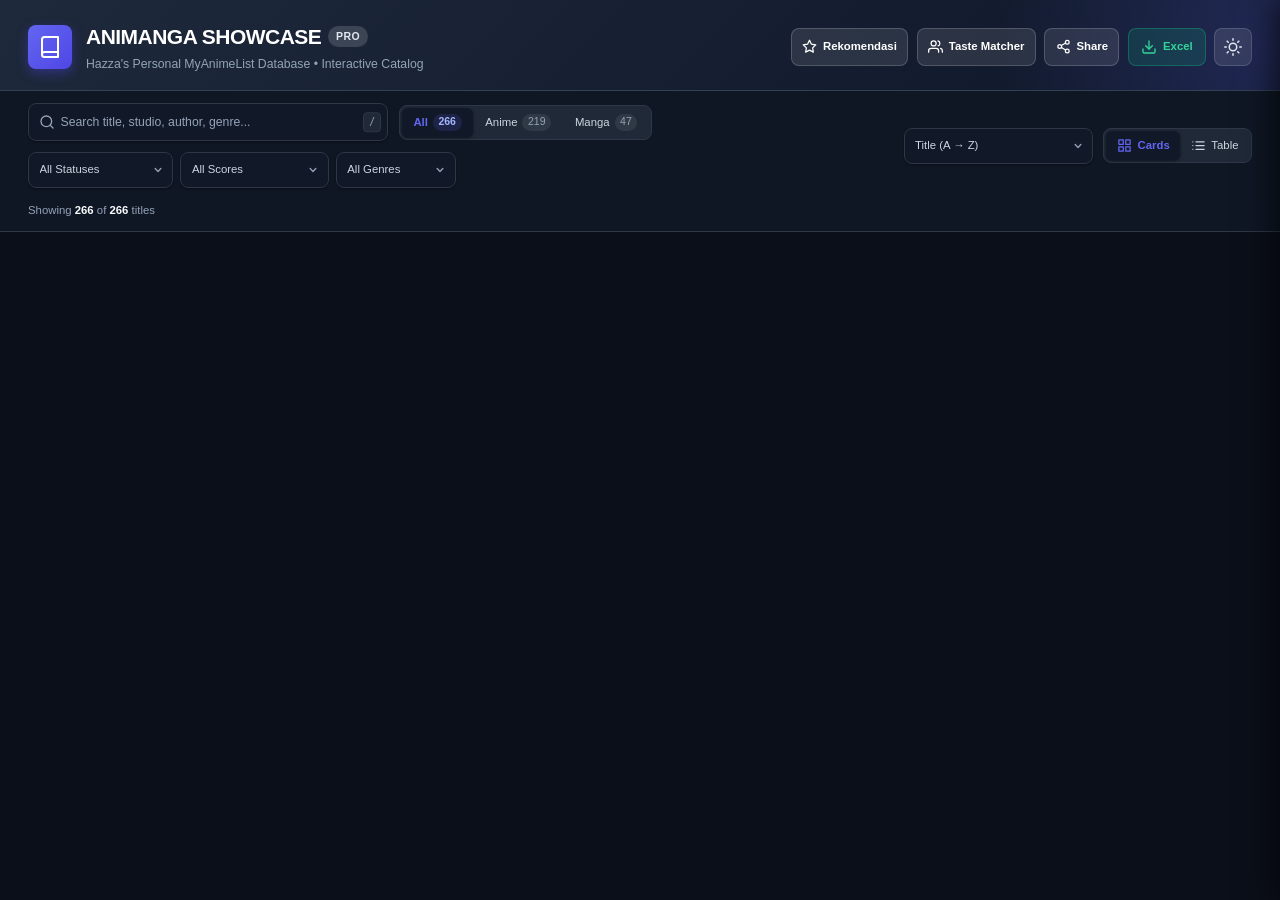
==== index.html @ 1e94309b "feat: initial release of Animanga Showcase with interactive web, Excel workbook, and social features" ====
<!DOCTYPE html>
<html lang="en" data-theme="dark">
<head>
  <meta charset="UTF-8" />
  <meta name="viewport" content="width=device-width, initial-scale=1.0" />
  <meta http-equiv="X-UA-Compatible" content="ie=edge" />
  <title>Animanga Showcase | Hazza's Anime &amp; Manga Catalog</title>
  <meta name="description" content="Modern, interactive Notion and Airtable style anime and manga showcase with instant search, multi-faceted filtering, and detailed metadata." />
  <link rel="stylesheet" href="styles.css" />
</head>
<body>

  <!-- ====================================================================
       App Header: Notion / Airtable Slate & Indigo Header with KPIs
       ==================================================================== -->
  <header class="app-header">
    <div class="header-inner">
      <div class="header-branding">
        <div class="branding-icon" aria-hidden="true">
          <svg viewBox="0 0 24 24" fill="none" stroke="currentColor" stroke-width="2" stroke-linecap="round" stroke-linejoin="round">
            <path d="M4 19.5A2.5 2.5 0 0 1 6.5 17H20"></path>
            <path d="M6.5 2H20v20H6.5A2.5 2.5 0 0 1 4 19.5v-15A2.5 2.5 0 0 1 6.5 2z"></path>
          </svg>
        </div>
        <div class="branding-text">
          <h1>
            ANIMANGA SHOWCASE
            <span class="badge-subtle">PRO</span>
          </h1>
          <p>Hazza's Personal MyAnimeList Database &bull; Interactive Catalog</p>
        </div>
      </div>

      <!-- Live KPI Metrics Bar -->
      <div class="header-kpi-bar" id="header-kpi-container" aria-label="Catalog Summary KPIs">
        <!-- Injected dynamically via app.js -->
      </div>

      <!-- Header Action Controls -->
      <div class="header-actions">
        <button id="quiz-btn" class="action-feature-btn" title="Cari Rekomendasi Berdasarkan Mood" aria-label="Rekomendasi Mood">
          <svg viewBox="0 0 24 24" fill="none" stroke="currentColor" stroke-width="2" stroke-linecap="round" stroke-linejoin="round">
            <polygon points="12 2 15.09 8.26 22 9.27 17 14.14 18.18 21.02 12 17.77 5.82 21.02 7 14.14 2 9.27 8.91 8.26 12 2"></polygon>
          </svg>
          <span>Rekomendasi</span>
        </button>
        <button id="matcher-btn" class="action-feature-btn" title="Cek Kecocokan Selera dengan Hazza" aria-label="Taste Matcher">
          <svg viewBox="0 0 24 24" fill="none" stroke="currentColor" stroke-width="2" stroke-linecap="round" stroke-linejoin="round">
            <path d="M17 21v-2a4 4 0 0 0-4-4H5a4 4 0 0 0-4 4v2"></path>
            <circle cx="9" cy="7" r="4"></circle>
            <path d="M23 21v-2a4 4 0 0 0-3-3.87"></path>
            <path d="M16 3.13a4 4 0 0 1 0 7.75"></path>
          </svg>
          <span>Taste Matcher</span>
        </button>
        <button id="share-card-btn" class="action-feature-btn" title="Bagikan Kartu Profil / Share Card" aria-label="Share Card">
          <svg viewBox="0 0 24 24" fill="none" stroke="currentColor" stroke-width="2" stroke-linecap="round" stroke-linejoin="round">
            <circle cx="18" cy="5" r="3"></circle>
            <circle cx="6" cy="12" r="3"></circle>
            <circle cx="18" cy="19" r="3"></circle>
            <line x1="8.59" y1="13.51" x2="15.42" y2="17.49"></line>
            <line x1="15.41" y1="6.51" x2="8.59" y2="10.49"></line>
          </svg>
          <span>Share</span>
        </button>
        <a href="Animanga_Showcase.xlsx" download="Animanga_Showcase.xlsx" class="btn-download-excel" title="Download Styled Excel Workbook (.xlsx)" aria-label="Download Excel">
          <svg viewBox="0 0 24 24" fill="none" stroke="currentColor" stroke-width="2" stroke-linecap="round" stroke-linejoin="round">
            <path d="M21 15v4a2 2 0 0 1-2 2H5a2 2 0 0 1-2-2v-4"></path>
            <polyline points="7 10 12 15 17 10"></polyline>
            <line x1="12" y1="15" x2="12" y2="3"></line>
          </svg>
          <span>Excel</span>
        </a>
        <button id="theme-toggle-btn" class="icon-btn" title="Toggle Dark / Light Mode" aria-label="Toggle Dark / Light Mode">
          <!-- Sun Icon (shown in dark mode) -->
          <svg class="icon-sun" viewBox="0 0 24 24" fill="none" stroke="currentColor" stroke-width="2" stroke-linecap="round" stroke-linejoin="round">
            <circle cx="12" cy="12" r="5"></circle>
            <line x1="12" y1="1" x2="12" y2="3"></line>
            <line x1="12" y1="21" x2="12" y2="23"></line>
            <line x1="4.22" y1="4.22" x2="5.64" y2="5.64"></line>
            <line x1="18.36" y1="18.36" x2="19.78" y2="19.78"></line>
            <line x1="1" y1="12" x2="3" y2="12"></line>
            <line x1="21" y1="12" x2="23" y2="12"></line>
            <line x1="4.22" y1="19.78" x2="5.64" y2="18.36"></line>
            <line x1="18.36" y1="5.64" x2="19.78" y2="4.22"></line>
          </svg>
          <!-- Moon Icon (shown in light mode) -->
          <svg class="icon-moon" style="display: none;" viewBox="0 0 24 24" fill="none" stroke="currentColor" stroke-width="2" stroke-linecap="round" stroke-linejoin="round">
            <path d="M21 12.79A9 9 0 1 1 11.21 3 7 7 0 0 0 21 12.79z"></path>
          </svg>
        </button>
      </div>
    </div>
  </header>

  <!-- ====================================================================
       Control Toolbar: Search, Filters, Sorters & View Switcher
       ==================================================================== -->
  <section class="toolbar-container" aria-label="Catalog Toolbar &amp; Filters">
    <div class="toolbar-inner">
      <div class="toolbar-primary">
        <div class="toolbar-left">
          <!-- Instant Search Box -->
          <div class="search-wrapper">
            <span class="search-icon" aria-hidden="true">
              <svg viewBox="0 0 24 24" fill="none" stroke="currentColor" stroke-width="2" stroke-linecap="round" stroke-linejoin="round">
                <circle cx="11" cy="11" r="8"></circle>
                <line x1="21" y1="21" x2="16.65" y2="16.65"></line>
              </svg>
            </span>
            <input type="text"
                   id="search-input"
                   class="search-input"
                   placeholder="Search title, studio, author, genre..."
                   autocomplete="off"
                   spellcheck="false"
                   aria-label="Search catalog" />
            <div class="search-actions">
              <button id="search-clear-btn" class="search-clear-btn" title="Clear search query" aria-label="Clear search">
                &times;
              </button>
              <kbd class="search-badge">/</kbd>
            </div>
          </div>

          <!-- Media Type Filter Tabs -->
          <div class="type-segmented-control" role="tablist" aria-label="Filter by Media Type">
            <button class="type-tab-btn active" data-type="all" role="tab" aria-selected="true">
              All <span class="tab-count" id="tab-count-all">266</span>
            </button>
            <button class="type-tab-btn" data-type="anime" role="tab" aria-selected="false">
              Anime <span class="tab-count" id="tab-count-anime">219</span>
            </button>
            <button class="type-tab-btn" data-type="manga" role="tab" aria-selected="false">
              Manga <span class="tab-count" id="tab-count-manga">47</span>
            </button>
          </div>

          <!-- Multi-Faceted Filters -->
          <div class="filters-group">
            <!-- Status Filter -->
            <div class="select-wrapper">
              <select id="status-select" class="filter-select" aria-label="Filter by Status">
                <option value="all">All Statuses</option>
                <option value="Completed">Completed</option>
                <option value="Watching/Reading">Watching / Reading</option>
                <option value="Plan to Watch/Read">Plan to Watch / Read</option>
                <option value="On-Hold">On-Hold</option>
                <option value="Dropped">Dropped</option>
              </select>
              <span class="select-arrow" aria-hidden="true">
                <svg viewBox="0 0 20 20" fill="currentColor"><path fill-rule="evenodd" d="M5.293 7.293a1 1 0 011.414 0L10 10.586l3.293-3.293a1 1 0 111.414 1.414l-4 4a1 1 0 01-1.414 0l-4-4a1 1 0 010-1.414z" clip-rule="evenodd"/></svg>
              </span>
            </div>

            <!-- Score Tier Filter -->
            <div class="select-wrapper">
              <select id="score-select" class="filter-select" aria-label="Filter by Score Tier">
                <option value="all">All Scores</option>
                <option value="masterpiece">&starf; 9-10 Masterpiece</option>
                <option value="recommended">&starf; 7-8 Recommended</option>
                <option value="average">&starf; 5-6 Average</option>
                <option value="low">&starf; 1-4 Low</option>
                <option value="unrated">Unrated (0)</option>
              </select>
              <span class="select-arrow" aria-hidden="true">
                <svg viewBox="0 0 20 20" fill="currentColor"><path fill-rule="evenodd" d="M5.293 7.293a1 1 0 011.414 0L10 10.586l3.293-3.293a1 1 0 111.414 1.414l-4 4a1 1 0 01-1.414 0l-4-4a1 1 0 010-1.414z" clip-rule="evenodd"/></svg>
              </span>
            </div>

            <!-- Genre Filter -->
            <div class="select-wrapper">
              <select id="genre-select" class="filter-select" aria-label="Filter by Genre">
                <option value="all">All Genres</option>
                <!-- Populated dynamically via app.js -->
              </select>
              <span class="select-arrow" aria-hidden="true">
                <svg viewBox="0 0 20 20" fill="currentColor"><path fill-rule="evenodd" d="M5.293 7.293a1 1 0 011.414 0L10 10.586l3.293-3.293a1 1 0 111.414 1.414l-4 4a1 1 0 01-1.414 0l-4-4a1 1 0 010-1.414z" clip-rule="evenodd"/></svg>
              </span>
            </div>
          </div>
        </div>

        <div class="toolbar-right">
          <!-- Sort Dropdown -->
          <div class="select-wrapper">
            <select id="sort-select" class="filter-select" aria-label="Sort catalog entries">
              <option value="title_asc">Title (A &rarr; Z)</option>
              <option value="title_desc">Title (Z &rarr; A)</option>
              <option value="score_desc">Personal Score (High &rarr; Low)</option>
              <option value="score_asc">Personal Score (Low &rarr; High)</option>
              <option value="global_desc">Global Score (High &rarr; Low)</option>
              <option value="progress_desc">Progress % (High &rarr; Low)</option>
              <option value="type_asc">Format / Type</option>
            </select>
            <span class="select-arrow" aria-hidden="true">
              <svg viewBox="0 0 20 20" fill="currentColor"><path fill-rule="evenodd" d="M5.293 7.293a1 1 0 011.414 0L10 10.586l3.293-3.293a1 1 0 111.414 1.414l-4 4a1 1 0 01-1.414 0l-4-4a1 1 0 010-1.414z" clip-rule="evenodd"/></svg>
            </span>
          </div>

          <!-- Dual View Mode Toggle -->
          <div class="view-toggle-group" role="group" aria-label="Switch Layout View">
            <button id="view-gallery-btn" class="view-btn active" title="Gallery / Visual Grid View (G)" aria-label="Gallery View">
              <svg viewBox="0 0 24 24" fill="none" stroke="currentColor" stroke-width="2" stroke-linecap="round" stroke-linejoin="round">
                <rect x="3" y="3" width="7" height="7"></rect>
                <rect x="14" y="3" width="7" height="7"></rect>
                <rect x="14" y="14" width="7" height="7"></rect>
                <rect x="3" y="14" width="7" height="7"></rect>
              </svg>
              <span>Cards</span>
            </button>
            <button id="view-table-btn" class="view-btn" title="Airtable-Style Table View (T)" aria-label="Table View">
              <svg viewBox="0 0 24 24" fill="none" stroke="currentColor" stroke-width="2" stroke-linecap="round" stroke-linejoin="round">
                <line x1="8" y1="6" x2="21" y2="6"></line>
                <line x1="8" y1="12" x2="21" y2="12"></line>
                <line x1="8" y1="18" x2="21" y2="18"></line>
                <line x1="3" y1="6" x2="3.01" y2="6"></line>
                <line x1="3" y1="12" x2="3.01" y2="12"></line>
                <line x1="3" y1="18" x2="3.01" y2="18"></line>
              </svg>
              <span>Table</span>
            </button>
          </div>
        </div>
      </div>

      <!-- Secondary Toolbar: Active Filter Chips & Counter -->
      <div class="toolbar-secondary">
        <div id="active-filters-container" class="active-filters-list" style="display: none;">
          <div id="active-chips-list" class="active-filters-list"></div>
        </div>
        <div id="results-counter" class="results-counter">
          Showing <strong>266</strong> of <strong>266</strong> titles
        </div>
      </div>
    </div>
  </section>

  <!-- ====================================================================
       Main Content Area: Gallery View & Table View Containers
       ==================================================================== -->
  <main class="main-content">
    <!-- Gallery / Grid View -->
    <div id="gallery-view-container" class="gallery-grid" role="region" aria-label="Gallery Showcase">
      <!-- Cards rendered dynamically via app.js -->
    </div>

    <!-- Table View -->
    <div id="table-view-container" style="display: none;" role="region" aria-label="Spreadsheet Database">
      <!-- Table rendered dynamically via app.js -->
    </div>

    <!-- Empty State -->
    <div id="empty-state" class="empty-state" role="status">
      <div class="empty-state-icon" aria-hidden="true">
        <svg viewBox="0 0 24 24" fill="none" stroke="currentColor" stroke-width="1.5" stroke-linecap="round" stroke-linejoin="round">
          <circle cx="11" cy="11" r="8"></circle>
          <line x1="21" y1="21" x2="16.65" y2="16.65"></line>
          <line x1="8" y1="11" x2="14" y2="11"></line>
        </svg>
      </div>
      <h3 class="empty-state-title">No matching titles found</h3>
      <p class="empty-state-desc">Try clearing search keywords or adjusting status/score filters.</p>
      <button class="reset-filters-btn" onclick="document.getElementById('search-clear-btn').click();" style="display: inline-flex; margin: 0 auto; font-size: 0.875rem; padding: 0.4rem 1rem; background: var(--accent-surface); color: var(--accent-text);">
        Clear Search &amp; Filters
      </button>
    </div>
  </main>

  <!-- ====================================================================
       Slide-Over Detail Drawer & Modal Dialog
       ==================================================================== -->
  <div id="drawer-backdrop" class="drawer-backdrop" aria-hidden="true"></div>
  <aside id="drawer-panel" class="drawer-panel" role="dialog" aria-modal="true" aria-labelledby="drawer-title-main">
    <!-- Drawer Header Banner with Controls -->
    <div class="drawer-banner">
      <img id="drawer-banner-img" class="drawer-banner-img" src="" alt="" />
      <div class="drawer-banner-gradient"></div>

      <!-- Navigation Arrows (Previous / Next) -->
      <div class="drawer-nav-group">
        <button id="drawer-prev-btn" class="drawer-nav-btn" title="Previous entry (&larr;)" aria-label="Previous item">
          <svg viewBox="0 0 24 24" fill="none" stroke="currentColor" stroke-width="2" stroke-linecap="round" stroke-linejoin="round">
            <polyline points="15 18 9 12 15 6"></polyline>
          </svg>
        </button>
        <button id="drawer-next-btn" class="drawer-nav-btn" title="Next entry (&rarr;)" aria-label="Next item">
          <svg viewBox="0 0 24 24" fill="none" stroke="currentColor" stroke-width="2" stroke-linecap="round" stroke-linejoin="round">
            <polyline points="9 18 15 12 9 6"></polyline>
          </svg>
        </button>
      </div>

      <!-- Close Button -->
      <button id="drawer-close-btn" class="drawer-close-btn" title="Close drawer (Esc)" aria-label="Close detail drawer">
        <svg viewBox="0 0 24 24" fill="none" stroke="currentColor" stroke-width="2" stroke-linecap="round" stroke-linejoin="round">
          <line x1="18" y1="6" x2="6" y2="18"></line>
          <line x1="6" y1="6" x2="18" y2="18"></line>
        </svg>
      </button>
    </div>

    <!-- Drawer Body Content -->
    <div class="drawer-content">
      <!-- Poster Artwork & Title Section -->
      <div class="drawer-hero">
        <div class="drawer-poster-wrap">
          <img id="drawer-poster-img" class="drawer-poster-img" src="" alt="" />
        </div>
        <div class="drawer-hero-info">
          <span id="drawer-format-pill" class="type-pill anime" style="align-self: flex-start;">TV Series</span>
          <h2 id="drawer-title-main" class="drawer-title-main">—</h2>
          <div id="drawer-title-sub" class="drawer-title-sub">—</div>
        </div>
      </div>

      <!-- Personal vs Global Score Comparison Widget -->
      <div class="score-comparison-card">
        <div class="score-comparison-header">Score Comparison</div>
        <div class="score-cards-row">
          <div class="score-stat-box">
            <span class="score-stat-label">Personal Rating</span>
            <div id="drawer-score-my" class="score-stat-value">
              &starf; 8 <span class="max">/ 10</span>
            </div>
          </div>
          <div class="score-stat-box">
            <span class="score-stat-label">Community Score (MAL)</span>
            <div id="drawer-score-global" class="score-stat-value">
              &starf; 8.41 <span class="max">/ 10</span>
            </div>
          </div>
        </div>
        <div id="drawer-score-diff" class="score-divergence-pill equal">
          Rating comparison
        </div>
      </div>

      <!-- Watch/Read Status & Progress -->
      <div class="metadata-grid">
        <div class="metadata-item">
          <span class="metadata-label">Current Status</span>
          <div id="drawer-status-val">Completed</div>
        </div>
        <div class="metadata-item">
          <span class="metadata-label">User Dates</span>
          <div id="drawer-dates-val" class="metadata-value" style="font-size: 0.8125rem;">—</div>
        </div>
        <div class="metadata-item" style="grid-column: span 2;">
          <span class="metadata-label">Progress Tracking</span>
          <div id="drawer-progress-text" class="metadata-value" style="font-size: 0.8125rem; margin-top: 0.2rem;">
            22 of 22 episodes (100%)
          </div>
          <div class="progress-track" style="margin-top: 0.4rem; height: 8px;">
            <div id="drawer-progress-fill" class="progress-fill completed" style="width: 100%;"></div>
          </div>
        </div>
      </div>

      <!-- Core Production Metadata Grid -->
      <div class="metadata-grid">
        <div class="metadata-item">
          <span id="drawer-creator-label" class="metadata-label">Studio</span>
          <span id="drawer-creator-val" class="metadata-value">—</span>
        </div>
        <div class="metadata-item">
          <span id="drawer-total-label" class="metadata-label">Total Length</span>
          <span id="drawer-total-val" class="metadata-value">—</span>
        </div>
      </div>

      <!-- Official Genres (Clickable to Filter) -->
      <div>
        <div class="drawer-section-title">Official Genres</div>
        <div id="drawer-genres-container" class="drawer-genres-wrap">
          <!-- Populated dynamically via app.js -->
        </div>
      </div>

      <!-- Synopsis Text -->
      <div>
        <div class="drawer-section-title">Synopsis</div>
        <p id="drawer-synopsis-text" class="synopsis-text">
          Loading synopsis...
        </p>
      </div>
    </div>

    <!-- Drawer Footer Actions -->
    <div class="drawer-footer">
      <a id="drawer-mal-btn" href="#" target="_blank" rel="noopener noreferrer" class="external-link-btn">
        <span>View on MyAnimeList</span>
        <svg viewBox="0 0 24 24" fill="none" stroke="currentColor" stroke-width="2" stroke-linecap="round" stroke-linejoin="round">
          <path d="M18 13v6a2 2 0 0 1-2 2H5a2 2 0 0 1-2-2V8a2 2 0 0 1 2-2h6"></path>
          <polyline points="15 3 21 3 21 9"></polyline>
          <line x1="10" y1="14" x2="21" y2="3"></line>
        </svg>
      </a>
    </div>
  </aside>

  <!-- ====================================================================
       Interactive Modal 1: Mood & Recommendation Engine
       ==================================================================== -->
  <div id="quiz-modal" class="custom-modal-overlay" style="display: none;" aria-hidden="true" role="dialog">
    <div class="custom-modal-box">
      <div class="custom-modal-header">
        <div class="custom-modal-title-wrap">
          <span class="custom-modal-icon">✨</span>
          <div>
            <h3>Rekomendasi Mood dari Hazza</h3>
            <p>Pilih suasana hati yang sedang kamu cari hari ini:</p>
          </div>
        </div>
        <button class="custom-modal-close" id="quiz-modal-close" aria-label="Tutup">&times;</button>
      </div>
      <div class="custom-modal-body">
        <div class="mood-chips-grid">
          <button class="mood-chip-btn active" data-mood="cry">
            <span class="mood-emoji">😭</span>
            <span class="mood-text">Emotional &amp; Nangis</span>
          </button>
          <button class="mood-chip-btn" data-mood="mind">
            <span class="mood-emoji">🤯</span>
            <span class="mood-text">Mind-Bending &amp; Thriller</span>
          </button>
          <button class="mood-chip-btn" data-mood="romcom">
            <span class="mood-emoji">🥰</span>
            <span class="mood-text">Romcom &amp; Wholesome</span>
          </button>
          <button class="mood-chip-btn" data-mood="dark">
            <span class="mood-emoji">⚔️</span>
            <span class="mood-text">Dark Fantasy &amp; Epik</span>
          </button>
          <button class="mood-chip-btn" data-mood="psych">
            <span class="mood-emoji">🎭</span>
            <span class="mood-text">Psikologis Mendalam</span>
          </button>
          <button class="mood-chip-btn" data-mood="chill">
            <span class="mood-emoji">☕</span>
            <span class="mood-text">Santai &amp; Slice of Life</span>
          </button>
        </div>

        <div class="mood-results-title">Rekomendasi Masterpiece untuk Mood Ini:</div>
        <div id="mood-recommendations-list" class="mood-rec-grid">
          <!-- Populated dynamically via app.js -->
        </div>
      </div>
      <div class="custom-modal-footer">
        <button id="apply-mood-to-catalog" class="btn-primary-action">
          <span>Terapkan Filter Ini ke Katalog Utama</span>
        </button>
      </div>
    </div>
  </div>

  <!-- ====================================================================
       Interactive Modal 2: Friend Taste Matcher
       ==================================================================== -->
  <div id="matcher-modal" class="custom-modal-overlay" style="display: none;" aria-hidden="true" role="dialog">
    <div class="custom-modal-box">
      <div class="custom-modal-header">
        <div class="custom-modal-title-wrap">
          <span class="custom-modal-icon">🤝</span>
          <div>
            <h3>Seberapa Cocok Selera Kamu dengan Hazza?</h3>
            <p>Centang judul anime &amp; manga favorit yang pernah kamu nikmati:</p>
          </div>
        </div>
        <button class="custom-modal-close" id="matcher-modal-close" aria-label="Tutup">&times;</button>
      </div>
      <div class="custom-modal-body">
        <div class="match-score-card">
          <div class="match-score-circle" id="match-percentage-badge">0%</div>
          <div class="match-score-info">
            <h4 id="match-verdict-title">Pilih judul di bawah</h4>
            <p id="match-verdict-desc">Centang beberapa judul di bawah untuk menghitung tingkat kecocokan selera wibu kamu dengan Hazza.</p>
          </div>
        </div>

        <div class="matcher-checklist-grid" id="matcher-checklist">
          <!-- Populated dynamically via app.js -->
        </div>
      </div>
      <div class="custom-modal-footer">
        <button id="copy-match-result-btn" class="btn-secondary-action">
          <span>📋 Salin Hasil Match untuk Dikirim ke Hazza</span>
        </button>
      </div>
    </div>
  </div>

  <!-- ====================================================================
       Interactive Modal 3: Share Taste Card (Social Profile)
       ==================================================================== -->
  <div id="share-card-modal" class="custom-modal-overlay" style="display: none;" aria-hidden="true" role="dialog">
    <div class="custom-modal-box">
      <div class="custom-modal-header">
        <div class="custom-modal-title-wrap">
          <span class="custom-modal-icon">📇</span>
          <div>
            <h3>Hazza's Otaku Taste Card</h3>
            <p>Bagikan kartu profil ini ke teman atau media sosial:</p>
          </div>
        </div>
        <button class="custom-modal-close" id="share-card-modal-close" aria-label="Tutup">&times;</button>
      </div>
      <div class="custom-modal-body">
        <div class="social-taste-card" id="social-taste-card-element">
          <div class="card-hero-banner">
            <div class="card-hero-title">HAZZA BHASKARA</div>
            <div class="card-hero-badge">Curated Anime &amp; Manga Vault</div>
          </div>
          <div class="card-stats-row">
            <div class="card-stat-col">
              <span class="stat-num">219</span>
              <span class="stat-lbl">Anime</span>
            </div>
            <div class="card-stat-col">
              <span class="stat-num">47</span>
              <span class="stat-lbl">Manga</span>
            </div>
            <div class="card-stat-col">
              <span class="stat-num">227</span>
              <span class="stat-lbl">Completed</span>
            </div>
            <div class="card-stat-col">
              <span class="stat-num">8.1</span>
              <span class="stat-lbl">Avg Score</span>
            </div>
          </div>
          <div class="card-hall-of-fame">
            <div class="hall-title">🏆 ALL-TIME MASTERPIECES (SCORE 10):</div>
            <div class="hall-badges-wrap">
              <span class="hall-badge">Clannad: After Story</span>
              <span class="hall-badge">Steins;Gate</span>
              <span class="hall-badge">Berserk</span>
              <span class="hall-badge">Oyasumi Punpun</span>
              <span class="hall-badge">Kaguya-sama</span>
              <span class="hall-badge">Shingeki no Kyojin</span>
            </div>
          </div>
          <div class="card-signature-genres">
            <span class="genre-tag">Drama</span>
            <span class="genre-tag">Psychological</span>
            <span class="genre-tag">Sci-Fi</span>
            <span class="genre-tag">Romance</span>
            <span class="genre-tag">Mystery</span>
          </div>
        </div>
      </div>
      <div class="custom-modal-footer">
        <button id="copy-card-text-btn" class="btn-primary-action">
          <span>📋 Salin Ringkasan Teks (WA / Discord)</span>
        </button>
        <button id="copy-web-link-btn" class="btn-secondary-action">
          <span>🔗 Salin Link Web</span>
        </button>
      </div>
    </div>
  </div>

  <!-- ====================================================================
       Data & Application Scripts (file:// compatible, zero CDN dependencies)
       ==================================================================== -->
  <script src="data.js"></script>
  <script src="app.js"></script>
</body>
</html>
---- styles.css ----
/* ==========================================================================
   ANIMANGA SHOWCASE — Modern Notion / Airtable Web Showcase Stylesheet
   100% Offline Compatible • Zero External CDN Dependencies • File:// Protocol
   ========================================================================== */

/* --- Root Design Tokens & Color Palettes --- */
:root {
  /* Light Theme (Notion / Airtable Slate & Clean White) */
  --bg-app: #F8FAFC;
  --bg-surface: #FFFFFF;
  --bg-surface-hover: #F1F5F9;
  --bg-card: #FFFFFF;
  --bg-toolbar: rgba(255, 255, 255, 0.92);
  --bg-drawer: #FFFFFF;
  --bg-backdrop: rgba(15, 23, 42, 0.55);

  --border-subtle: #F1F5F9;
  --border-default: #E2E8F0;
  --border-strong: #CBD5E1;
  --border-focus: #6366F1;

  --text-primary: #0F172A;
  --text-secondary: #475569;
  --text-muted: #64748B;
  --text-inverse: #FFFFFF;

  --accent-primary: #4F46E5;       /* Indigo 600 */
  --accent-primary-hover: #4338CA; /* Indigo 700 */
  --accent-surface: #EEF2FF;       /* Indigo 50 */
  --accent-text: #4338CA;

  /* Score Tier Badges */
  --score-10-bg: #FEF3C7;
  --score-10-text: #B45309;
  --score-10-border: #FCD34D;
  --score-master-bg: #D1FAE5;
  --score-master-text: #065F46;
  --score-master-border: #6EE7B7;
  --score-rec-bg: #DBEAFE;
  --score-rec-text: #1E40AF;
  --score-rec-border: #93C5FD;
  --score-avg-bg: #FEF9C3;
  --score-avg-text: #854D0E;
  --score-avg-border: #FDE047;
  --score-low-bg: #FEE2E2;
  --score-low-text: #991B1B;
  --score-low-border: #FCA5A5;
  --score-unrated-bg: #F1F5F9;
  --score-unrated-text: #64748B;
  --score-unrated-border: #CBD5E1;

  /* Status Pill Colors */
  --status-completed-bg: #DEF7EC;
  --status-completed-text: #03543F;
  --status-completed-dot: #10B981;
  --status-watching-bg: #E1EFFE;
  --status-watching-text: #1E429F;
  --status-watching-dot: #3B82F6;
  --status-plan-bg: #FEF08A;
  --status-plan-text: #713F12;
  --status-plan-dot: #EAB308;
  --status-onhold-bg: #F3E8FF;
  --status-onhold-text: #6B21A8;
  --status-onhold-dot: #A855F7;
  --status-dropped-bg: #FEE2E2;
  --status-dropped-text: #991B1B;
  --status-dropped-dot: #EF4444;

  /* Shadows */
  --shadow-xs: 0 1px 2px rgba(15, 23, 42, 0.05);
  --shadow-sm: 0 1px 3px rgba(15, 23, 42, 0.08), 0 1px 2px rgba(15, 23, 42, 0.04);
  --shadow-md: 0 4px 6px -1px rgba(15, 23, 42, 0.08), 0 2px 4px -1px rgba(15, 23, 42, 0.04);
  --shadow-lg: 0 10px 15px -3px rgba(15, 23, 42, 0.08), 0 4px 6px -2px rgba(15, 23, 42, 0.04);
  --shadow-xl: 0 20px 25px -5px rgba(15, 23, 42, 0.12), 0 10px 10px -5px rgba(15, 23, 42, 0.04);
  --shadow-drawer: -4px 0 24px rgba(15, 23, 42, 0.15);

  --radius-xs: 4px;
  --radius-sm: 6px;
  --radius-md: 8px;
  --radius-lg: 12px;
  --radius-xl: 16px;
  --radius-full: 9999px;

  --transition-fast: 0.15s ease;
  --transition-normal: 0.25s cubic-bezier(0.4, 0, 0.2, 1);
  --transition-drawer: 0.3s cubic-bezier(0.16, 1, 0.3, 1);

  --font-sans: -apple-system, BlinkMacSystemFont, "Segoe UI", Roboto, "Helvetica Neue", Arial, sans-serif;
  --font-mono: ui-monospace, SFMono-Regular, Menlo, Monaco, Consolas, monospace;
}

/* --- Dark Theme Overrides --- */
[data-theme="dark"] {
  --bg-app: #0B0F19;
  --bg-surface: #111827;
  --bg-surface-hover: #1F2937;
  --bg-card: #111827;
  --bg-toolbar: rgba(17, 24, 39, 0.92);
  --bg-drawer: #111827;
  --bg-backdrop: rgba(0, 0, 0, 0.7);

  --border-subtle: #1F2937;
  --border-default: #2D3748;
  --border-strong: #4B5563;
  --border-focus: #818CF8;

  --text-primary: #F8FAFC;
  --text-secondary: #CBD5E1;
  --text-muted: #94A3B8;
  --text-inverse: #0F172A;

  --accent-primary: #6366F1;
  --accent-primary-hover: #818CF8;
  --accent-surface: rgba(99, 102, 241, 0.16);
  --accent-text: #A5B4FC;

  /* Score Tier Badges (Dark Mode) */
  --score-10-bg: rgba(245, 158, 11, 0.18);
  --score-10-text: #FBBF24;
  --score-10-border: rgba(245, 158, 11, 0.35);
  --score-master-bg: rgba(16, 185, 129, 0.18);
  --score-master-text: #6EE7B7;
  --score-master-border: rgba(16, 185, 129, 0.35);
  --score-rec-bg: rgba(59, 130, 246, 0.18);
  --score-rec-text: #93C5FD;
  --score-rec-border: rgba(59, 130, 246, 0.35);
  --score-avg-bg: rgba(234, 179, 8, 0.18);
  --score-avg-text: #FDE047;
  --score-avg-border: rgba(234, 179, 8, 0.35);
  --score-low-bg: rgba(239, 68, 68, 0.18);
  --score-low-text: #FCA5A5;
  --score-low-border: rgba(239, 68, 68, 0.35);
  --score-unrated-bg: rgba(148, 163, 184, 0.12);
  --score-unrated-text: #94A3B8;
  --score-unrated-border: rgba(148, 163, 184, 0.25);

  /* Status Pill Colors (Dark Mode) */
  --status-completed-bg: rgba(16, 185, 129, 0.18);
  --status-completed-text: #6EE7B7;
  --status-completed-dot: #34D399;
  --status-watching-bg: rgba(59, 130, 246, 0.18);
  --status-watching-text: #93C5FD;
  --status-watching-dot: #60A5FA;
  --status-plan-bg: rgba(234, 179, 8, 0.18);
  --status-plan-text: #FDE047;
  --status-plan-dot: #FACC15;
  --status-onhold-bg: rgba(168, 85, 247, 0.18);
  --status-onhold-text: #D8B4FE;
  --status-onhold-dot: #C084FC;
  --status-dropped-bg: rgba(239, 68, 68, 0.18);
  --status-dropped-text: #FCA5A5;
  --status-dropped-dot: #F87171;

  --shadow-xs: 0 1px 2px rgba(0, 0, 0, 0.4);
  --shadow-sm: 0 1px 3px rgba(0, 0, 0, 0.5);
  --shadow-md: 0 4px 6px -1px rgba(0, 0, 0, 0.5);
  --shadow-lg: 0 10px 15px -3px rgba(0, 0, 0, 0.6);
  --shadow-xl: 0 20px 25px -5px rgba(0, 0, 0, 0.7);
  --shadow-drawer: -6px 0 30px rgba(0, 0, 0, 0.65);
}

/* System dark theme fallback if no attribute is set */
@media (prefers-color-scheme: dark) {
  :root:not([data-theme="light"]) {
    --bg-app: #0B0F19;
    --bg-surface: #111827;
    --bg-surface-hover: #1F2937;
    --bg-card: #111827;
    --bg-toolbar: rgba(17, 24, 39, 0.92);
    --bg-drawer: #111827;
    --bg-backdrop: rgba(0, 0, 0, 0.7);

    --border-subtle: #1F2937;
    --border-default: #2D3748;
    --border-strong: #4B5563;
    --border-focus: #818CF8;

    --text-primary: #F8FAFC;
    --text-secondary: #CBD5E1;
    --text-muted: #94A3B8;
    --text-inverse: #0F172A;

    --accent-primary: #6366F1;
    --accent-primary-hover: #818CF8;
    --accent-surface: rgba(99, 102, 241, 0.16);
    --accent-text: #A5B4FC;

    --score-10-bg: rgba(245, 158, 11, 0.18);
    --score-10-text: #FBBF24;
    --score-10-border: rgba(245, 158, 11, 0.35);
    --score-master-bg: rgba(16, 185, 129, 0.18);
    --score-master-text: #6EE7B7;
    --score-master-border: rgba(16, 185, 129, 0.35);
    --score-rec-bg: rgba(59, 130, 246, 0.18);
    --score-rec-text: #93C5FD;
    --score-rec-border: rgba(59, 130, 246, 0.35);
    --score-avg-bg: rgba(234, 179, 8, 0.18);
    --score-avg-text: #FDE047;
    --score-avg-border: rgba(234, 179, 8, 0.35);
    --score-low-bg: rgba(239, 68, 68, 0.18);
    --score-low-text: #FCA5A5;
    --score-low-border: rgba(239, 68, 68, 0.35);
    --score-unrated-bg: rgba(148, 163, 184, 0.12);
    --score-unrated-text: #94A3B8;
    --score-unrated-border: rgba(148, 163, 184, 0.25);

    --status-completed-bg: rgba(16, 185, 129, 0.18);
    --status-completed-text: #6EE7B7;
    --status-completed-dot: #34D399;
    --status-watching-bg: rgba(59, 130, 246, 0.18);
    --status-watching-text: #93C5FD;
    --status-watching-dot: #60A5FA;
    --status-plan-bg: rgba(234, 179, 8, 0.18);
    --status-plan-text: #FDE047;
    --status-plan-dot: #FACC15;
    --status-onhold-bg: rgba(168, 85, 247, 0.18);
    --status-onhold-text: #D8B4FE;
    --status-onhold-dot: #C084FC;
    --status-dropped-bg: rgba(239, 68, 68, 0.18);
    --status-dropped-text: #FCA5A5;
    --status-dropped-dot: #F87171;

    --shadow-xs: 0 1px 2px rgba(0, 0, 0, 0.4);
    --shadow-sm: 0 1px 3px rgba(0, 0, 0, 0.5);
    --shadow-md: 0 4px 6px -1px rgba(0, 0, 0, 0.5);
    --shadow-lg: 0 10px 15px -3px rgba(0, 0, 0, 0.6);
    --shadow-xl: 0 20px 25px -5px rgba(0, 0, 0, 0.7);
    --shadow-drawer: -6px 0 30px rgba(0, 0, 0, 0.65);
  }
}

/* --- Base Resets & Layout --- */
*, *::before, *::after {
  box-sizing: border-box;
  margin: 0;
  padding: 0;
}

html {
  font-family: var(--font-sans);
  font-size: 14px;
  line-height: 1.5;
  color: var(--text-primary);
  background-color: var(--bg-app);
  -webkit-font-smoothing: antialiased;
  -moz-osx-font-smoothing: grayscale;
}

body {
  min-height: 100vh;
  display: flex;
  flex-direction: column;
  overflow-x: hidden;
}

button, input, select {
  font: inherit;
  color: inherit;
}

button {
  cursor: pointer;
  border: none;
  background: transparent;
}

a {
  color: var(--accent-primary);
  text-decoration: none;
}

a:hover {
  text-decoration: underline;
}

img {
  max-width: 100%;
  display: block;
}

/* --- App Header (Notion / Slate Hero) --- */
.app-header {
  background: linear-gradient(135deg, #1E293B 0%, #0F172A 100%);
  color: #FFFFFF;
  padding: 1.5rem 2rem 1.25rem;
  border-bottom: 1px solid #334155;
  position: relative;
  overflow: hidden;
}

.app-header::before {
  content: "";
  position: absolute;
  top: 0;
  right: 0;
  width: 400px;
  height: 100%;
  background: radial-gradient(circle at right, rgba(99, 102, 241, 0.22) 0%, transparent 70%);
  pointer-events: none;
}

.header-inner {
  max-width: 1600px;
  margin: 0 auto;
  display: flex;
  flex-wrap: wrap;
  align-items: center;
  justify-content: space-between;
  gap: 1.25rem;
  position: relative;
  z-index: 1;
}

.header-branding {
  display: flex;
  align-items: center;
  gap: 1rem;
}

.branding-icon {
  width: 44px;
  height: 44px;
  background: linear-gradient(135deg, #6366F1 0%, #4F46E5 100%);
  border-radius: var(--radius-md);
  display: flex;
  align-items: center;
  justify-content: center;
  color: #FFFFFF;
  box-shadow: 0 4px 12px rgba(79, 70, 229, 0.4);
}

.branding-icon svg {
  width: 24px;
  height: 24px;
}

.branding-text h1 {
  font-size: 1.5rem;
  font-weight: 700;
  letter-spacing: -0.025em;
  display: flex;
  align-items: center;
  gap: 0.5rem;
  color: #FFFFFF;
}

.branding-text h1 .badge-subtle {
  font-size: 0.75rem;
  font-weight: 600;
  text-transform: uppercase;
  letter-spacing: 0.05em;
  background: rgba(255, 255, 255, 0.15);
  color: #E2E8F0;
  padding: 0.2rem 0.55rem;
  border-radius: var(--radius-full);
}

.branding-text p {
  font-size: 0.875rem;
  color: #94A3B8;
  margin-top: 0.15rem;
}

/* Header KPI Metrics Bar */
.header-kpi-bar {
  display: flex;
  flex-wrap: wrap;
  align-items: center;
  gap: 0.6rem;
}

.kpi-pill {
  background: rgba(255, 255, 255, 0.08);
  border: 1px solid rgba(255, 255, 255, 0.12);
  border-radius: var(--radius-full);
  padding: 0.35rem 0.85rem;
  display: flex;
  align-items: center;
  gap: 0.45rem;
  font-size: 0.8125rem;
  color: #E2E8F0;
  backdrop-filter: blur(8px);
}

.kpi-pill strong {
  color: #FFFFFF;
  font-weight: 700;
}

.kpi-pill .dot {
  width: 6px;
  height: 6px;
  border-radius: 50%;
}

.kpi-pill .dot.anime { background: #60A5FA; }
.kpi-pill .dot.manga { background: #F472B6; }
.kpi-pill .dot.score { background: #FBBF24; }
.kpi-pill .dot.completed { background: #34D399; }

/* Header Actions (Theme Toggle & Shortcuts) */
.header-actions {
  display: flex;
  align-items: center;
  gap: 0.6rem;
}

.icon-btn {
  width: 38px;
  height: 38px;
  border-radius: var(--radius-md);
  display: flex;
  align-items: center;
  justify-content: center;
  background: rgba(255, 255, 255, 0.1);
  border: 1px solid rgba(255, 255, 255, 0.15);
  color: #E2E8F0;
  transition: all var(--transition-fast);
}

.icon-btn:hover {
  background: rgba(255, 255, 255, 0.2);
  color: #FFFFFF;
}

.icon-btn svg {
  width: 18px;
  height: 18px;
}

.btn-download-excel {
  display: inline-flex;
  align-items: center;
  gap: 0.45rem;
  padding: 0 0.85rem;
  height: 38px;
  border-radius: var(--radius-md);
  background: rgba(16, 185, 129, 0.16);
  border: 1px solid rgba(16, 185, 129, 0.35);
  color: #34D399;
  font-size: 0.8125rem;
  font-weight: 600;
  text-decoration: none;
  transition: all var(--transition-fast);
}

.btn-download-excel:hover {
  background: rgba(16, 185, 129, 0.28);
  color: #6EE7B7;
  text-decoration: none;
  border-color: #34D399;
  transform: translateY(-1px);
}

.btn-download-excel svg {
  width: 16px;
  height: 16px;
}

/* --- Airtable Control Toolbar --- */
.toolbar-container {
  background: var(--bg-toolbar);
  border-bottom: 1px solid var(--border-default);
  backdrop-filter: blur(12px);
  position: sticky;
  top: 0;
  z-index: 40;
  padding: 0.85rem 2rem;
}

.toolbar-inner {
  max-width: 1600px;
  margin: 0 auto;
  display: flex;
  flex-direction: column;
  gap: 0.75rem;
}

.toolbar-primary {
  display: flex;
  flex-wrap: wrap;
  align-items: center;
  justify-content: space-between;
  gap: 0.75rem;
}

.toolbar-left {
  display: flex;
  flex-wrap: wrap;
  align-items: center;
  gap: 0.75rem;
  flex: 1;
  min-width: 280px;
}

.toolbar-right {
  display: flex;
  align-items: center;
  gap: 0.75rem;
}

/* Instant Search Input */
.search-wrapper {
  position: relative;
  width: 100%;
  max-width: 360px;
}

.search-icon {
  position: absolute;
  left: 0.75rem;
  top: 50%;
  transform: translateY(-50%);
  color: var(--text-muted);
  pointer-events: none;
  display: flex;
}

.search-icon svg {
  width: 16px;
  height: 16px;
}

.search-input {
  width: 100%;
  height: 38px;
  padding: 0 4.5rem 0 2.25rem;
  background: var(--bg-surface);
  border: 1px solid var(--border-default);
  border-radius: var(--radius-md);
  color: var(--text-primary);
  font-size: 0.875rem;
  transition: all var(--transition-fast);
  box-shadow: var(--shadow-xs);
}

.search-input:focus {
  outline: none;
  border-color: var(--accent-primary);
  box-shadow: 0 0 0 3px var(--accent-surface);
}

.search-input::placeholder {
  color: var(--text-muted);
}

.search-actions {
  position: absolute;
  right: 0.5rem;
  top: 50%;
  transform: translateY(-50%);
  display: flex;
  align-items: center;
  gap: 0.25rem;
}

.search-clear-btn {
  display: none;
  width: 20px;
  height: 20px;
  border-radius: 50%;
  background: var(--border-strong);
  color: var(--text-secondary);
  align-items: center;
  justify-content: center;
  font-size: 12px;
  line-height: 1;
  cursor: pointer;
}

.search-clear-btn:hover {
  background: var(--text-muted);
  color: var(--text-inverse);
}

.search-badge {
  font-size: 0.7rem;
  font-family: var(--font-mono);
  background: var(--bg-surface-hover);
  border: 1px solid var(--border-default);
  border-radius: var(--radius-xs);
  padding: 0.1rem 0.35rem;
  color: var(--text-muted);
  pointer-events: none;
}

/* Media Type Filter Tabs */
.type-segmented-control {
  display: inline-flex;
  background: var(--bg-surface-hover);
  border: 1px solid var(--border-default);
  border-radius: var(--radius-md);
  padding: 2px;
}

.type-tab-btn {
  padding: 0.4rem 0.85rem;
  font-size: 0.8125rem;
  font-weight: 500;
  color: var(--text-secondary);
  border-radius: var(--radius-sm);
  transition: all var(--transition-fast);
  display: flex;
  align-items: center;
  gap: 0.35rem;
  white-space: nowrap;
}

.type-tab-btn .tab-count {
  font-size: 0.75rem;
  color: var(--text-muted);
  padding: 0.05rem 0.4rem;
  border-radius: var(--radius-full);
  background: rgba(0, 0, 0, 0.05);
}

[data-theme="dark"] .type-tab-btn .tab-count {
  background: rgba(255, 255, 255, 0.08);
}

.type-tab-btn:hover {
  color: var(--text-primary);
}

.type-tab-btn.active {
  background: var(--bg-surface);
  color: var(--accent-primary);
  font-weight: 600;
  box-shadow: var(--shadow-sm);
}

.type-tab-btn.active .tab-count {
  background: var(--accent-surface);
  color: var(--accent-text);
}

/* Dropdown Filters */
.filters-group {
  display: flex;
  flex-wrap: wrap;
  align-items: center;
  gap: 0.5rem;
}

.select-wrapper {
  position: relative;
}

.filter-select {
  appearance: none;
  -webkit-appearance: none;
  background: var(--bg-surface);
  border: 1px solid var(--border-default);
  border-radius: var(--radius-md);
  padding: 0.4rem 1.85rem 0.4rem 0.75rem;
  font-size: 0.8125rem;
  color: var(--text-secondary);
  height: 36px;
  cursor: pointer;
  transition: all var(--transition-fast);
  box-shadow: var(--shadow-xs);
  min-width: 120px;
}

.filter-select:hover {
  border-color: var(--border-strong);
  color: var(--text-primary);
}

.filter-select:focus {
  outline: none;
  border-color: var(--accent-primary);
  box-shadow: 0 0 0 2px var(--accent-surface);
  color: var(--text-primary);
}

.select-arrow {
  position: absolute;
  right: 0.6rem;
  top: 50%;
  transform: translateY(-50%);
  pointer-events: none;
  color: var(--text-muted);
  display: flex;
}

.select-arrow svg {
  width: 14px;
  height: 14px;
}

/* View Mode Toggles (Gallery vs Table) */
.view-toggle-group {
  display: inline-flex;
  background: var(--bg-surface-hover);
  border: 1px solid var(--border-default);
  border-radius: var(--radius-md);
  padding: 2px;
}

.view-btn {
  padding: 0.4rem 0.75rem;
  font-size: 0.8125rem;
  font-weight: 500;
  color: var(--text-secondary);
  border-radius: var(--radius-sm);
  display: flex;
  align-items: center;
  gap: 0.4rem;
  transition: all var(--transition-fast);
}

.view-btn svg {
  width: 15px;
  height: 15px;
}

.view-btn:hover {
  color: var(--text-primary);
}

.view-btn.active {
  background: var(--bg-surface);
  color: var(--accent-primary);
  font-weight: 600;
  box-shadow: var(--shadow-sm);
}

/* Toolbar Secondary (Active Filters & Status Bar) */
.toolbar-secondary {
  display: flex;
  flex-wrap: wrap;
  align-items: center;
  justify-content: space-between;
  gap: 0.6rem;
  font-size: 0.8125rem;
  padding-top: 0.25rem;
}

.active-filters-list {
  display: flex;
  flex-wrap: wrap;
  align-items: center;
  gap: 0.4rem;
}

.active-filter-chip {
  background: var(--accent-surface);
  color: var(--accent-text);
  border: 1px solid rgba(99, 102, 241, 0.25);
  border-radius: var(--radius-full);
  padding: 0.2rem 0.6rem;
  font-size: 0.75rem;
  font-weight: 500;
  display: inline-flex;
  align-items: center;
  gap: 0.35rem;
}

.chip-remove-btn {
  cursor: pointer;
  color: var(--accent-text);
  display: flex;
  align-items: center;
}

.chip-remove-btn:hover {
  color: #EF4444;
}

.chip-remove-btn svg {
  width: 12px;
  height: 12px;
}

.reset-filters-btn {
  font-size: 0.75rem;
  color: #EF4444;
  font-weight: 600;
  padding: 0.2rem 0.5rem;
  border-radius: var(--radius-sm);
  display: inline-flex;
  align-items: center;
  gap: 0.25rem;
}

.reset-filters-btn:hover {
  background: rgba(239, 68, 68, 0.1);
}

.results-counter {
  color: var(--text-muted);
  font-size: 0.8125rem;
}

.results-counter strong {
  color: var(--text-primary);
}

/* --- Main Content Area --- */
.main-content {
  max-width: 1600px;
  margin: 0 auto;
  padding: 1.5rem 2rem 4rem;
  width: 100%;
  flex: 1;
}

/* --- Gallery / Grid View --- */
.gallery-grid {
  display: grid;
  grid-template-columns: repeat(auto-fill, minmax(210px, 1fr));
  gap: 1.35rem;
}

.anime-card {
  background: var(--bg-card);
  border: 1px solid var(--border-default);
  border-radius: var(--radius-lg);
  overflow: hidden;
  box-shadow: var(--shadow-sm);
  cursor: pointer;
  transition: transform var(--transition-normal), box-shadow var(--transition-normal), border-color var(--transition-normal);
  display: flex;
  flex-direction: column;
  position: relative;
}

.anime-card:hover {
  transform: translateY(-5px);
  box-shadow: var(--shadow-lg);
  border-color: var(--border-strong);
}

.card-poster-wrap {
  position: relative;
  width: 100%;
  aspect-ratio: 2 / 3;
  background: #1E293B;
  overflow: hidden;
}

.card-poster-img {
  width: 100%;
  height: 100%;
  object-fit: cover;
  transition: transform 0.35s ease;
  loading: lazy;
}

.anime-card:hover .card-poster-img {
  transform: scale(1.05);
}

/* Poster Overlays */
.card-overlay-top {
  position: absolute;
  top: 0.6rem;
  left: 0.6rem;
  right: 0.6rem;
  display: flex;
  align-items: center;
  justify-content: space-between;
  pointer-events: none;
  z-index: 2;
}

.type-pill {
  font-size: 0.7rem;
  font-weight: 700;
  text-transform: uppercase;
  letter-spacing: 0.04em;
  padding: 0.2rem 0.5rem;
  border-radius: var(--radius-sm);
  backdrop-filter: blur(8px);
  background: rgba(15, 23, 42, 0.75);
  color: #FFFFFF;
  border: 1px solid rgba(255, 255, 255, 0.15);
}

.type-pill.anime {
  background: rgba(30, 64, 175, 0.85);
}

.type-pill.manga {
  background: rgba(157, 23, 77, 0.85);
}

.score-badge {
  display: inline-flex;
  align-items: center;
  gap: 0.25rem;
  font-size: 0.75rem;
  font-weight: 700;
  padding: 0.2rem 0.55rem;
  border-radius: var(--radius-full);
  border: 1px solid transparent;
  box-shadow: var(--shadow-xs);
}

.score-badge.tier-10 {
  background: var(--score-10-bg);
  color: var(--score-10-text);
  border-color: var(--score-10-border);
}

.score-badge.tier-masterpiece {
  background: var(--score-master-bg);
  color: var(--score-master-text);
  border-color: var(--score-master-border);
}

.score-badge.tier-recommended {
  background: var(--score-rec-bg);
  color: var(--score-rec-text);
  border-color: var(--score-rec-border);
}

.score-badge.tier-average {
  background: var(--score-avg-bg);
  color: var(--score-avg-text);
  border-color: var(--score-avg-border);
}

.score-badge.tier-low {
  background: var(--score-low-bg);
  color: var(--score-low-text);
  border-color: var(--score-low-border);
}

.score-badge.tier-unrated {
  background: var(--score-unrated-bg);
  color: var(--score-unrated-text);
  border-color: var(--score-unrated-border);
}

.score-badge svg {
  width: 12px;
  height: 12px;
}

.card-body {
  padding: 0.85rem 1rem 1rem;
  display: flex;
  flex-direction: column;
  flex: 1;
  gap: 0.5rem;
}

.card-title {
  font-size: 0.9375rem;
  font-weight: 600;
  line-height: 1.35;
  color: var(--text-primary);
  display: -webkit-box;
  -webkit-line-clamp: 2;
  -webkit-box-orient: vertical;
  overflow: hidden;
  height: 2.7em;
}

.card-meta-line {
  display: flex;
  align-items: center;
  justify-content: space-between;
  font-size: 0.75rem;
  color: var(--text-muted);
}

.status-indicator {
  display: inline-flex;
  align-items: center;
  gap: 0.35rem;
  font-weight: 500;
}

.status-dot {
  width: 7px;
  height: 7px;
  border-radius: 50%;
}

.status-dot.completed { background: var(--status-completed-dot); }
.status-dot.watching, .status-dot.reading { background: var(--status-watching-dot); }
.status-dot.plan { background: var(--status-plan-dot); }
.status-dot.on-hold { background: var(--status-onhold-dot); }
.status-dot.dropped { background: var(--status-dropped-dot); }

.card-genres {
  display: flex;
  flex-wrap: wrap;
  gap: 0.3rem;
  margin-top: auto;
}

.genre-tag {
  font-size: 0.7rem;
  background: var(--bg-surface-hover);
  color: var(--text-secondary);
  border: 1px solid var(--border-subtle);
  border-radius: var(--radius-xs);
  padding: 0.15rem 0.45rem;
  white-space: nowrap;
}

/* --- Table View (Airtable Style) --- */
.table-view-wrap {
  background: var(--bg-surface);
  border: 1px solid var(--border-default);
  border-radius: var(--radius-lg);
  overflow: auto;
  box-shadow: var(--shadow-sm);
  max-height: calc(100vh - 230px);
}

.catalog-table {
  width: 100%;
  border-collapse: collapse;
  text-align: left;
  font-size: 0.8125rem;
}

.catalog-table thead {
  position: sticky;
  top: 0;
  z-index: 10;
  background: var(--bg-surface-hover);
}

.catalog-table th {
  padding: 0.75rem 0.85rem;
  font-weight: 600;
  color: var(--text-secondary);
  border-bottom: 1px solid var(--border-default);
  border-right: 1px solid var(--border-subtle);
  white-space: nowrap;
  user-select: none;
  cursor: pointer;
  transition: background var(--transition-fast);
}

.catalog-table th:hover {
  background: var(--border-default);
  color: var(--text-primary);
}

.catalog-table th .th-content {
  display: inline-flex;
  align-items: center;
  gap: 0.35rem;
}

.sort-icon {
  font-size: 0.7rem;
  color: var(--text-muted);
}

.catalog-table th.active-sort .sort-icon {
  color: var(--accent-primary);
}

.catalog-table tbody tr {
  border-bottom: 1px solid var(--border-subtle);
  transition: background var(--transition-fast);
  cursor: pointer;
}

.catalog-table tbody tr:nth-child(even) {
  background: var(--bg-surface);
}

.catalog-table tbody tr:nth-child(odd) {
  background: rgba(248, 250, 252, 0.5);
}

[data-theme="dark"] .catalog-table tbody tr:nth-child(odd) {
  background: rgba(31, 41, 55, 0.4);
}

.catalog-table tbody tr:hover {
  background: var(--accent-surface) !important;
}

.catalog-table td {
  padding: 0.6rem 0.85rem;
  border-right: 1px solid var(--border-subtle);
  vertical-align: middle;
}

.td-index {
  color: var(--text-muted);
  font-family: var(--font-mono);
  font-size: 0.75rem;
  text-align: center;
  width: 45px;
}

.td-thumb {
  width: 48px;
  padding: 0.4rem 0.5rem;
}

.thumb-img {
  width: 36px;
  height: 50px;
  object-fit: cover;
  border-radius: var(--radius-xs);
  box-shadow: var(--shadow-xs);
  background: #1E293B;
}

.td-title-cell {
  min-width: 260px;
  max-width: 380px;
}

.table-title-main {
  font-weight: 600;
  color: var(--text-primary);
  display: block;
  white-space: nowrap;
  overflow: hidden;
  text-overflow: ellipsis;
}

.table-title-sub {
  font-size: 0.75rem;
  color: var(--text-muted);
  display: block;
  white-space: nowrap;
  overflow: hidden;
  text-overflow: ellipsis;
}

/* Status Pill in Table */
.status-pill {
  display: inline-flex;
  align-items: center;
  gap: 0.35rem;
  padding: 0.2rem 0.6rem;
  border-radius: var(--radius-full);
  font-size: 0.75rem;
  font-weight: 600;
  white-space: nowrap;
}

.status-pill.completed {
  background: var(--status-completed-bg);
  color: var(--status-completed-text);
}

.status-pill.watching, .status-pill.reading {
  background: var(--status-watching-bg);
  color: var(--status-watching-text);
}

.status-pill.plan {
  background: var(--status-plan-bg);
  color: var(--status-plan-text);
}

.status-pill.on-hold {
  background: var(--status-onhold-bg);
  color: var(--status-onhold-text);
}

.status-pill.dropped {
  background: var(--status-dropped-bg);
  color: var(--status-dropped-text);
}

/* Table Progress Cell */
.progress-cell {
  min-width: 140px;
}

.progress-track {
  height: 6px;
  background: var(--border-default);
  border-radius: var(--radius-full);
  overflow: hidden;
  margin-top: 0.25rem;
}

.progress-fill {
  height: 100%;
  background: var(--accent-primary);
  border-radius: var(--radius-full);
}

.progress-fill.completed {
  background: var(--status-completed-dot);
}

.progress-label {
  font-size: 0.75rem;
  color: var(--text-secondary);
  display: flex;
  justify-content: space-between;
}

/* Table Genres Cell */
.td-genres-list {
  display: flex;
  flex-wrap: wrap;
  gap: 0.25rem;
  max-width: 220px;
}

/* --- Slide-Over Detail Drawer & Modal --- */
.drawer-backdrop {
  position: fixed;
  inset: 0;
  background: var(--bg-backdrop);
  backdrop-filter: blur(4px);
  z-index: 100;
  opacity: 0;
  visibility: hidden;
  transition: opacity var(--transition-drawer), visibility var(--transition-drawer);
}

.drawer-backdrop.active {
  opacity: 1;
  visibility: visible;
}

.drawer-panel {
  position: fixed;
  top: 0;
  right: 0;
  bottom: 0;
  width: 100%;
  max-width: 520px;
  background: var(--bg-drawer);
  box-shadow: var(--shadow-drawer);
  z-index: 101;
  transform: translateX(100%);
  transition: transform var(--transition-drawer);
  display: flex;
  flex-direction: column;
  overflow: hidden;
}

.drawer-panel.active {
  transform: translateX(0);
}

/* Drawer Header with Banner & Close */
.drawer-banner {
  height: 160px;
  background: linear-gradient(135deg, #1E293B 0%, #312E81 100%);
  position: relative;
  overflow: hidden;
}

.drawer-banner-img {
  width: 100%;
  height: 100%;
  object-fit: cover;
  opacity: 0.45;
}

.drawer-banner-gradient {
  position: absolute;
  inset: 0;
  background: linear-gradient(to top, var(--bg-drawer) 0%, transparent 85%);
}

.drawer-close-btn {
  position: absolute;
  top: 0.85rem;
  right: 0.85rem;
  width: 32px;
  height: 32px;
  border-radius: 50%;
  background: rgba(15, 23, 42, 0.7);
  color: #FFFFFF;
  display: flex;
  align-items: center;
  justify-content: center;
  border: 1px solid rgba(255, 255, 255, 0.2);
  z-index: 5;
  transition: background var(--transition-fast);
}

.drawer-close-btn:hover {
  background: rgba(15, 23, 42, 0.95);
}

.drawer-close-btn svg {
  width: 16px;
  height: 16px;
}

/* Drawer Navigation Buttons (Prev / Next) */
.drawer-nav-group {
  position: absolute;
  top: 0.85rem;
  left: 0.85rem;
  display: flex;
  gap: 0.4rem;
  z-index: 5;
}

.drawer-nav-btn {
  width: 32px;
  height: 32px;
  border-radius: 50%;
  background: rgba(15, 23, 42, 0.7);
  color: #FFFFFF;
  display: flex;
  align-items: center;
  justify-content: center;
  border: 1px solid rgba(255, 255, 255, 0.2);
  transition: background var(--transition-fast);
}

.drawer-nav-btn:hover:not(:disabled) {
  background: rgba(15, 23, 42, 0.95);
}

.drawer-nav-btn:disabled {
  opacity: 0.4;
  cursor: not-allowed;
}

.drawer-nav-btn svg {
  width: 14px;
  height: 14px;
}

/* Drawer Body Scrollable Content */
.drawer-content {
  flex: 1;
  overflow-y: auto;
  padding: 0 1.75rem 2rem;
  display: flex;
  flex-direction: column;
  gap: 1.5rem;
  margin-top: -60px;
  position: relative;
  z-index: 2;
}

.drawer-hero {
  display: flex;
  gap: 1.25rem;
  align-items: flex-end;
}

.drawer-poster-wrap {
  width: 110px;
  aspect-ratio: 2 / 3;
  border-radius: var(--radius-md);
  overflow: hidden;
  box-shadow: var(--shadow-lg);
  background: #1E293B;
  flex-shrink: 0;
  border: 2px solid var(--bg-drawer);
}

.drawer-poster-img {
  width: 100%;
  height: 100%;
  object-fit: cover;
}

.drawer-hero-info {
  display: flex;
  flex-direction: column;
  gap: 0.35rem;
  flex: 1;
}

.drawer-title-main {
  font-size: 1.25rem;
  font-weight: 700;
  line-height: 1.3;
  color: var(--text-primary);
}

.drawer-title-sub {
  font-size: 0.8125rem;
  color: var(--text-muted);
}

/* Score Comparison Box */
.score-comparison-card {
  background: var(--bg-surface-hover);
  border: 1px solid var(--border-default);
  border-radius: var(--radius-lg);
  padding: 1rem 1.25rem;
  display: flex;
  flex-direction: column;
  gap: 0.75rem;
}

.score-comparison-header {
  font-size: 0.75rem;
  font-weight: 600;
  text-transform: uppercase;
  letter-spacing: 0.05em;
  color: var(--text-muted);
}

.score-cards-row {
  display: grid;
  grid-template-columns: 1fr 1fr;
  gap: 1rem;
}

.score-stat-box {
  background: var(--bg-surface);
  border: 1px solid var(--border-subtle);
  border-radius: var(--radius-md);
  padding: 0.75rem 1rem;
  display: flex;
  flex-direction: column;
  gap: 0.25rem;
}

.score-stat-label {
  font-size: 0.75rem;
  color: var(--text-muted);
}

.score-stat-value {
  font-size: 1.5rem;
  font-weight: 800;
  color: var(--text-primary);
  display: flex;
  align-items: center;
  gap: 0.35rem;
}

.score-stat-value .max {
  font-size: 0.875rem;
  color: var(--text-muted);
  font-weight: 500;
}

.score-divergence-pill {
  font-size: 0.75rem;
  font-weight: 600;
  padding: 0.2rem 0.5rem;
  border-radius: var(--radius-full);
  align-self: flex-start;
}

.score-divergence-pill.higher {
  background: rgba(16, 185, 129, 0.15);
  color: #10B981;
}

.score-divergence-pill.lower {
  background: rgba(239, 68, 68, 0.15);
  color: #EF4444;
}

.score-divergence-pill.equal {
  background: var(--bg-surface-hover);
  color: var(--text-muted);
}

/* Metadata Grid in Drawer */
.metadata-grid {
  display: grid;
  grid-template-columns: repeat(2, 1fr);
  gap: 0.85rem 1.25rem;
  background: var(--bg-surface);
  border: 1px solid var(--border-default);
  border-radius: var(--radius-md);
  padding: 1rem;
}

.metadata-item {
  display: flex;
  flex-direction: column;
  gap: 0.2rem;
}

.metadata-label {
  font-size: 0.75rem;
  font-weight: 500;
  color: var(--text-muted);
}

.metadata-value {
  font-size: 0.875rem;
  font-weight: 600;
  color: var(--text-primary);
}

/* Clickable Genres in Drawer */
.drawer-genres-wrap {
  display: flex;
  flex-wrap: wrap;
  gap: 0.4rem;
}

.drawer-genre-chip {
  cursor: pointer;
  background: var(--accent-surface);
  color: var(--accent-text);
  border: 1px solid rgba(99, 102, 241, 0.25);
  border-radius: var(--radius-full);
  padding: 0.25rem 0.75rem;
  font-size: 0.75rem;
  font-weight: 500;
  transition: all var(--transition-fast);
}

.drawer-genre-chip:hover {
  background: var(--accent-primary);
  color: #FFFFFF;
}

/* Synopsis text block */
.drawer-section-title {
  font-size: 0.875rem;
  font-weight: 700;
  text-transform: uppercase;
  letter-spacing: 0.05em;
  color: var(--text-muted);
  margin-bottom: 0.5rem;
}

.synopsis-text {
  font-size: 0.875rem;
  line-height: 1.7;
  color: var(--text-secondary);
  white-space: pre-line;
}

/* Outbound Links Footer in Drawer */
.drawer-footer {
  padding: 1.25rem 1.75rem;
  border-top: 1px solid var(--border-default);
  background: var(--bg-surface);
  display: flex;
  gap: 0.75rem;
}

.external-link-btn {
  flex: 1;
  display: inline-flex;
  align-items: center;
  justify-content: center;
  gap: 0.5rem;
  padding: 0.65rem 1.25rem;
  background: var(--accent-primary);
  color: #FFFFFF;
  border-radius: var(--radius-md);
  font-weight: 600;
  font-size: 0.875rem;
  transition: background var(--transition-fast);
  text-decoration: none;
}

.external-link-btn:hover {
  background: var(--accent-primary-hover);
  text-decoration: none;
}

.external-link-btn svg {
  width: 16px;
  height: 16px;
}

/* --- Empty Search State --- */
.empty-state {
  display: none;
  text-align: center;
  padding: 5rem 2rem;
  background: var(--bg-surface);
  border: 1px dashed var(--border-strong);
  border-radius: var(--radius-xl);
  margin-top: 1.5rem;
}

.empty-state-icon {
  width: 56px;
  height: 56px;
  margin: 0 auto 1rem;
  color: var(--text-muted);
}

.empty-state-title {
  font-size: 1.125rem;
  font-weight: 700;
  color: var(--text-primary);
}

.empty-state-desc {
  font-size: 0.875rem;
  color: var(--text-muted);
  margin-top: 0.35rem;
  margin-bottom: 1.25rem;
}

/* --- Responsive Adjustments --- */
@media (max-width: 1024px) {
  .app-header {
    padding: 1.25rem 1.5rem;
  }
  .toolbar-container {
    padding: 0.75rem 1.5rem;
  }
  .main-content {
    padding: 1.25rem 1.5rem;
  }
}

@media (max-width: 768px) {
  .header-inner {
    flex-direction: column;
    align-items: flex-start;
  }
  .header-actions {
    align-self: flex-end;
    margin-top: -2.5rem;
  }
  .toolbar-primary {
    flex-direction: column;
    align-items: stretch;
  }
  .search-wrapper {
    max-width: 100%;
  }
  .toolbar-right {
    justify-content: space-between;
  }
  .drawer-panel {
    max-width: 100%;
  }
  .gallery-grid {
    grid-template-columns: repeat(2, 1fr);
    gap: 0.85rem;
  }
}

/* ==========================================================================
   Interactive Feature Buttons & Social Modals
   ========================================================================== */

/* --- Action Feature Buttons (Header) --- */
.action-feature-btn {
  display: inline-flex;
  align-items: center;
  gap: 0.4rem;
  padding: 0 0.75rem;
  height: 38px;
  border-radius: var(--radius-md);
  background: rgba(255, 255, 255, 0.1);
  border: 1px solid rgba(255, 255, 255, 0.18);
  color: #FFFFFF;
  font-size: 0.8125rem;
  font-weight: 600;
  transition: all var(--transition-fast);
}

.action-feature-btn:hover {
  background: rgba(99, 102, 241, 0.35);
  border-color: #818CF8;
  color: #FFFFFF;
  transform: translateY(-1px);
}

.action-feature-btn svg {
  width: 15px;
  height: 15px;
}

/* --- Custom Modals Overlay & Box --- */
.custom-modal-overlay {
  position: fixed;
  top: 0;
  left: 0;
  right: 0;
  bottom: 0;
  background: var(--bg-backdrop);
  backdrop-filter: blur(8px);
  z-index: 100;
  display: flex;
  align-items: center;
  justify-content: center;
  padding: 1rem;
  animation: fadeIn 0.2s ease-out;
}

.custom-modal-box {
  background: var(--bg-surface);
  color: var(--text-primary);
  border: 1px solid var(--border-default);
  border-radius: var(--radius-lg);
  max-width: 650px;
  width: 100%;
  max-height: 90vh;
  display: flex;
  flex-direction: column;
  box-shadow: var(--shadow-xl);
  overflow: hidden;
  animation: modalSlideUp 0.25s cubic-bezier(0.16, 1, 0.3, 1);
}

@keyframes modalSlideUp {
  from { opacity: 0; transform: translateY(16px) scale(0.98); }
  to { opacity: 1; transform: translateY(0) scale(1); }
}

.custom-modal-header {
  padding: 1.25rem 1.5rem;
  border-bottom: 1px solid var(--border-default);
  display: flex;
  align-items: center;
  justify-content: space-between;
  gap: 1rem;
}

.custom-modal-title-wrap {
  display: flex;
  align-items: center;
  gap: 0.85rem;
}

.custom-modal-icon {
  font-size: 1.75rem;
}

.custom-modal-header h3 {
  font-size: 1.15rem;
  font-weight: 700;
  color: var(--text-primary);
}

.custom-modal-header p {
  font-size: 0.8125rem;
  color: var(--text-muted);
  margin-top: 0.15rem;
}

.custom-modal-close {
  width: 32px;
  height: 32px;
  border-radius: var(--radius-sm);
  display: flex;
  align-items: center;
  justify-content: center;
  font-size: 1.5rem;
  color: var(--text-muted);
  transition: all var(--transition-fast);
}

.custom-modal-close:hover {
  background: var(--bg-surface-hover);
  color: var(--text-primary);
}

.custom-modal-body {
  padding: 1.25rem 1.5rem;
  overflow-y: auto;
  flex: 1;
}

.custom-modal-footer {
  padding: 1rem 1.5rem;
  border-top: 1px solid var(--border-default);
  display: flex;
  align-items: center;
  justify-content: flex-end;
  gap: 0.75rem;
  background: var(--bg-app);
}

.btn-primary-action {
  display: inline-flex;
  align-items: center;
  gap: 0.5rem;
  padding: 0.6rem 1.1rem;
  border-radius: var(--radius-md);
  background: var(--accent-primary);
  color: #FFFFFF;
  font-size: 0.85rem;
  font-weight: 600;
  transition: all var(--transition-fast);
}

.btn-primary-action:hover {
  background: var(--accent-primary-hover);
  transform: translateY(-1px);
}

.btn-secondary-action {
  display: inline-flex;
  align-items: center;
  gap: 0.5rem;
  padding: 0.6rem 1.1rem;
  border-radius: var(--radius-md);
  background: var(--bg-surface);
  border: 1px solid var(--border-default);
  color: var(--text-primary);
  font-size: 0.85rem;
  font-weight: 600;
  transition: all var(--transition-fast);
}

.btn-secondary-action:hover {
  background: var(--bg-surface-hover);
  border-color: var(--border-strong);
}

/* Mood Quiz Components */
.mood-chips-grid {
  display: grid;
  grid-template-columns: repeat(auto-fill, minmax(170px, 1fr));
  gap: 0.6rem;
  margin-bottom: 1.25rem;
}

.mood-chip-btn {
  display: flex;
  align-items: center;
  gap: 0.5rem;
  padding: 0.65rem 0.85rem;
  border-radius: var(--radius-md);
  background: var(--bg-app);
  border: 1px solid var(--border-default);
  color: var(--text-primary);
  font-size: 0.8125rem;
  font-weight: 600;
  text-align: left;
  transition: all var(--transition-fast);
}

.mood-chip-btn:hover {
  border-color: var(--border-focus);
  background: var(--bg-surface-hover);
}

.mood-chip-btn.active {
  background: var(--accent-surface);
  border-color: var(--accent-primary);
  color: var(--accent-text);
}

.mood-emoji {
  font-size: 1.25rem;
}

.mood-results-title {
  font-size: 0.8125rem;
  font-weight: 700;
  text-transform: uppercase;
  letter-spacing: 0.05em;
  color: var(--text-muted);
  margin-bottom: 0.75rem;
}

.mood-rec-grid {
  display: flex;
  flex-direction: column;
  gap: 0.6rem;
}

.mood-rec-card {
  display: flex;
  align-items: center;
  gap: 0.85rem;
  padding: 0.65rem;
  border-radius: var(--radius-md);
  background: var(--bg-app);
  border: 1px solid var(--border-default);
  cursor: pointer;
  transition: all var(--transition-fast);
}

.mood-rec-card:hover {
  border-color: var(--accent-primary);
  background: var(--bg-surface-hover);
  transform: translateX(3px);
}

.mood-rec-thumb {
  width: 44px;
  height: 60px;
  border-radius: var(--radius-sm);
  object-fit: cover;
  flex-shrink: 0;
}

.mood-rec-info {
  flex: 1;
  min-width: 0;
}

.mood-rec-title {
  font-size: 0.875rem;
  font-weight: 600;
  color: var(--text-primary);
  white-space: nowrap;
  overflow: hidden;
  text-overflow: ellipsis;
}

.mood-rec-meta {
  font-size: 0.75rem;
  color: var(--text-muted);
  display: flex;
  align-items: center;
  gap: 0.5rem;
  margin-top: 0.2rem;
}

/* Taste Matcher Components */
.match-score-card {
  display: flex;
  align-items: center;
  gap: 1.25rem;
  padding: 1.25rem;
  border-radius: var(--radius-md);
  background: linear-gradient(135deg, rgba(99, 102, 241, 0.12) 0%, rgba(168, 85, 247, 0.12) 100%);
  border: 1px solid rgba(99, 102, 241, 0.25);
  margin-bottom: 1.25rem;
}

.match-score-circle {
  width: 64px;
  height: 64px;
  border-radius: 50%;
  background: var(--accent-primary);
  color: #FFFFFF;
  font-size: 1.35rem;
  font-weight: 800;
  display: flex;
  align-items: center;
  justify-content: center;
  box-shadow: 0 4px 12px rgba(99, 102, 241, 0.35);
  flex-shrink: 0;
}

.match-score-info h4 {
  font-size: 1rem;
  font-weight: 700;
  color: var(--text-primary);
}

.match-score-info p {
  font-size: 0.8125rem;
  color: var(--text-muted);
  margin-top: 0.2rem;
}

.matcher-checklist-grid {
  display: grid;
  grid-template-columns: repeat(auto-fill, minmax(240px, 1fr));
  gap: 0.5rem;
}

.matcher-check-item {
  display: flex;
  align-items: center;
  gap: 0.6rem;
  padding: 0.5rem 0.75rem;
  border-radius: var(--radius-sm);
  background: var(--bg-app);
  border: 1px solid var(--border-default);
  cursor: pointer;
  user-select: none;
  font-size: 0.8125rem;
  color: var(--text-secondary);
  transition: all var(--transition-fast);
}

.matcher-check-item:hover {
  border-color: var(--accent-primary);
  background: var(--bg-surface-hover);
}

.matcher-check-item input[type="checkbox"] {
  accent-color: var(--accent-primary);
  width: 15px;
  height: 15px;
}

/* Social Taste Card (Visual) */
.social-taste-card {
  background: linear-gradient(135deg, #1E293B 0%, #0F172A 100%);
  color: #FFFFFF;
  border-radius: var(--radius-lg);
  padding: 1.75rem;
  box-shadow: 0 12px 32px rgba(0, 0, 0, 0.4);
  border: 1px solid #334155;
  position: relative;
  overflow: hidden;
}

.card-hero-banner {
  border-bottom: 1px solid rgba(255, 255, 255, 0.1);
  padding-bottom: 1rem;
  margin-bottom: 1.25rem;
}

.card-hero-title {
  font-size: 1.4rem;
  font-weight: 800;
  letter-spacing: 0.05em;
  color: #FFFFFF;
}

.card-hero-badge {
  font-size: 0.75rem;
  color: #94A3B8;
  letter-spacing: 0.05em;
  text-transform: uppercase;
  margin-top: 0.2rem;
}

.card-stats-row {
  display: flex;
  justify-content: space-between;
  gap: 1rem;
  background: rgba(255, 255, 255, 0.05);
  padding: 0.85rem 1rem;
  border-radius: var(--radius-md);
  margin-bottom: 1.25rem;
  border: 1px solid rgba(255, 255, 255, 0.08);
}

.card-stat-col {
  text-align: center;
}

.card-stat-col .stat-num {
  display: block;
  font-size: 1.25rem;
  font-weight: 800;
  color: #38BDF8;
}

.card-stat-col .stat-lbl {
  font-size: 0.6875rem;
  color: #94A3B8;
  text-transform: uppercase;
}

.card-hall-of-fame {
  margin-bottom: 1.25rem;
}

.hall-title {
  font-size: 0.75rem;
  font-weight: 700;
  color: #FBBF24;
  letter-spacing: 0.05em;
  margin-bottom: 0.5rem;
}

.hall-badges-wrap {
  display: flex;
  flex-wrap: wrap;
  gap: 0.4rem;
}

.hall-badge {
  background: rgba(245, 158, 11, 0.15);
  border: 1px solid rgba(245, 158, 11, 0.35);
  color: #FDE68A;
  padding: 0.25rem 0.55rem;
  border-radius: var(--radius-sm);
  font-size: 0.75rem;
  font-weight: 600;
}

.card-signature-genres {
  display: flex;
  flex-wrap: wrap;
  gap: 0.35rem;
}

.card-signature-genres .genre-tag {
  background: rgba(99, 102, 241, 0.2);
  border: 1px solid rgba(99, 102, 241, 0.35);
  color: #C7D2FE;
  padding: 0.2rem 0.5rem;
  border-radius: 9999px;
  font-size: 0.6875rem;
  font-weight: 600;
}
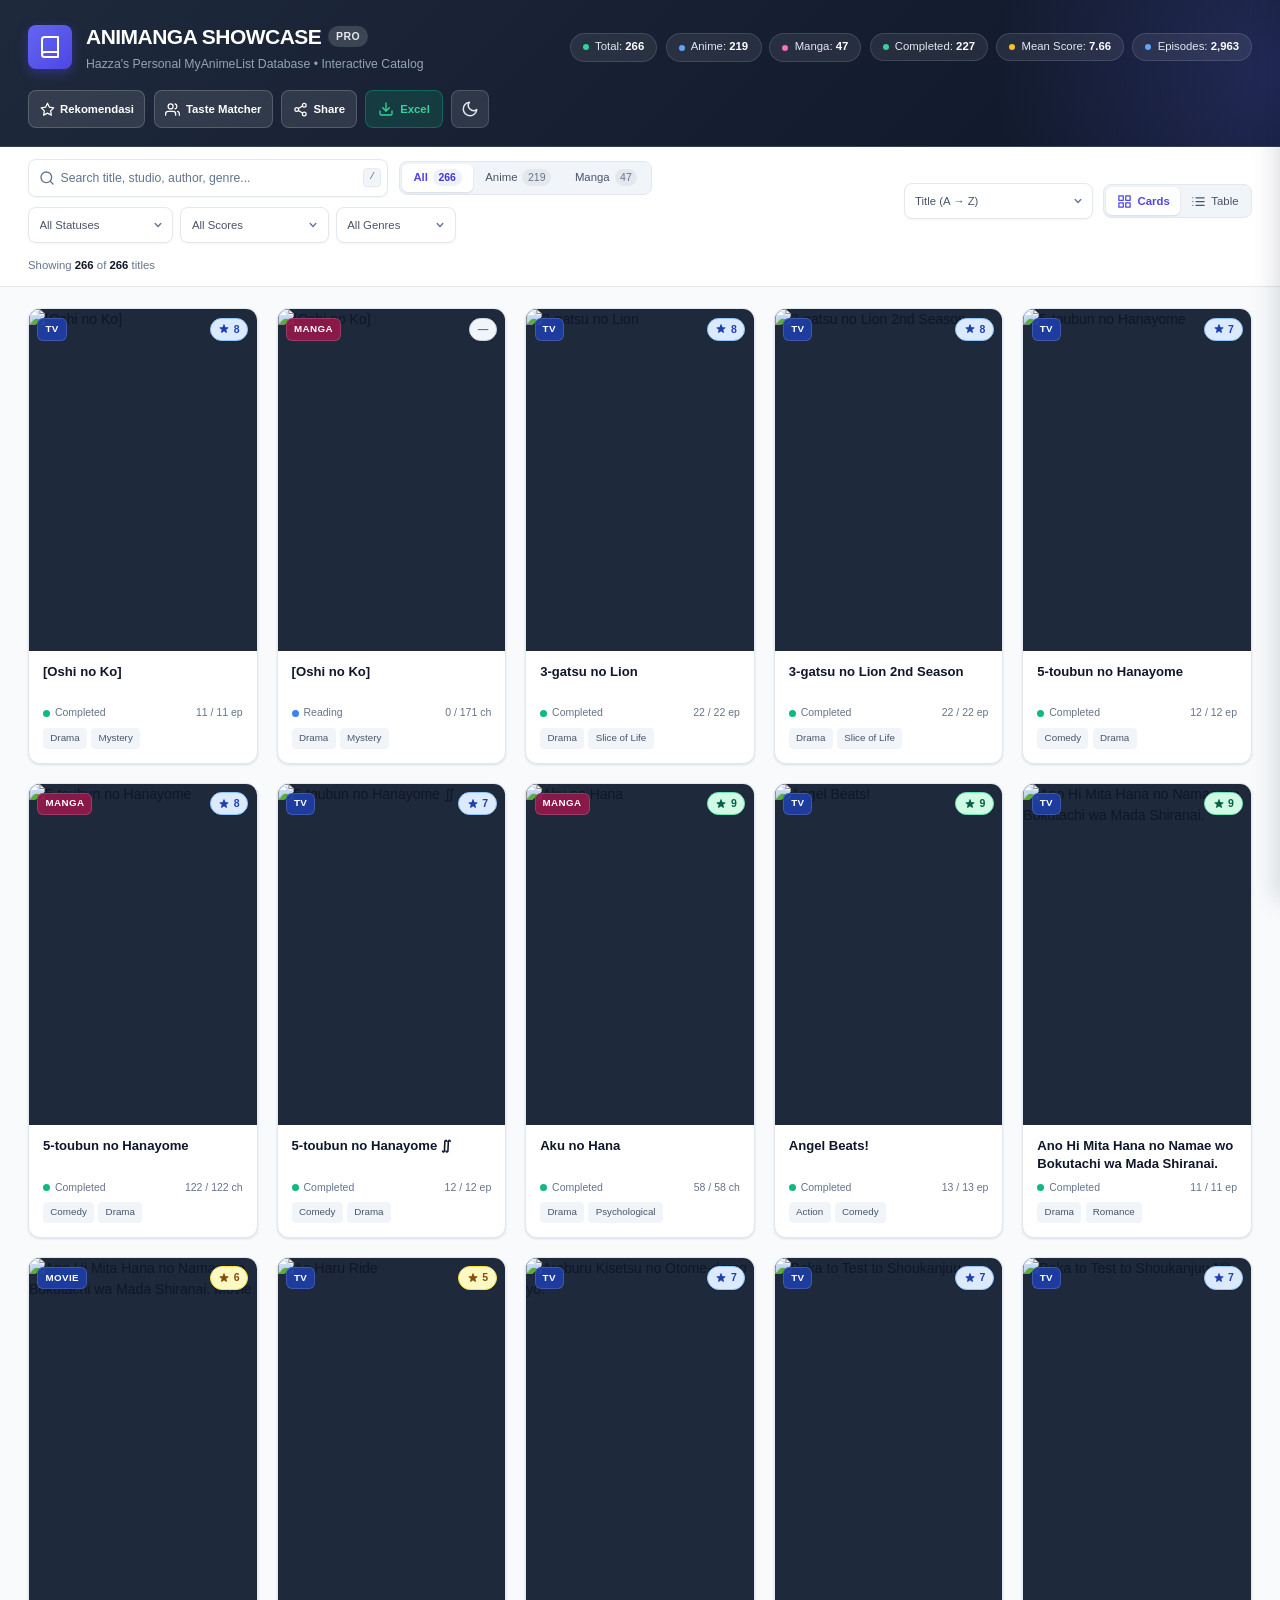
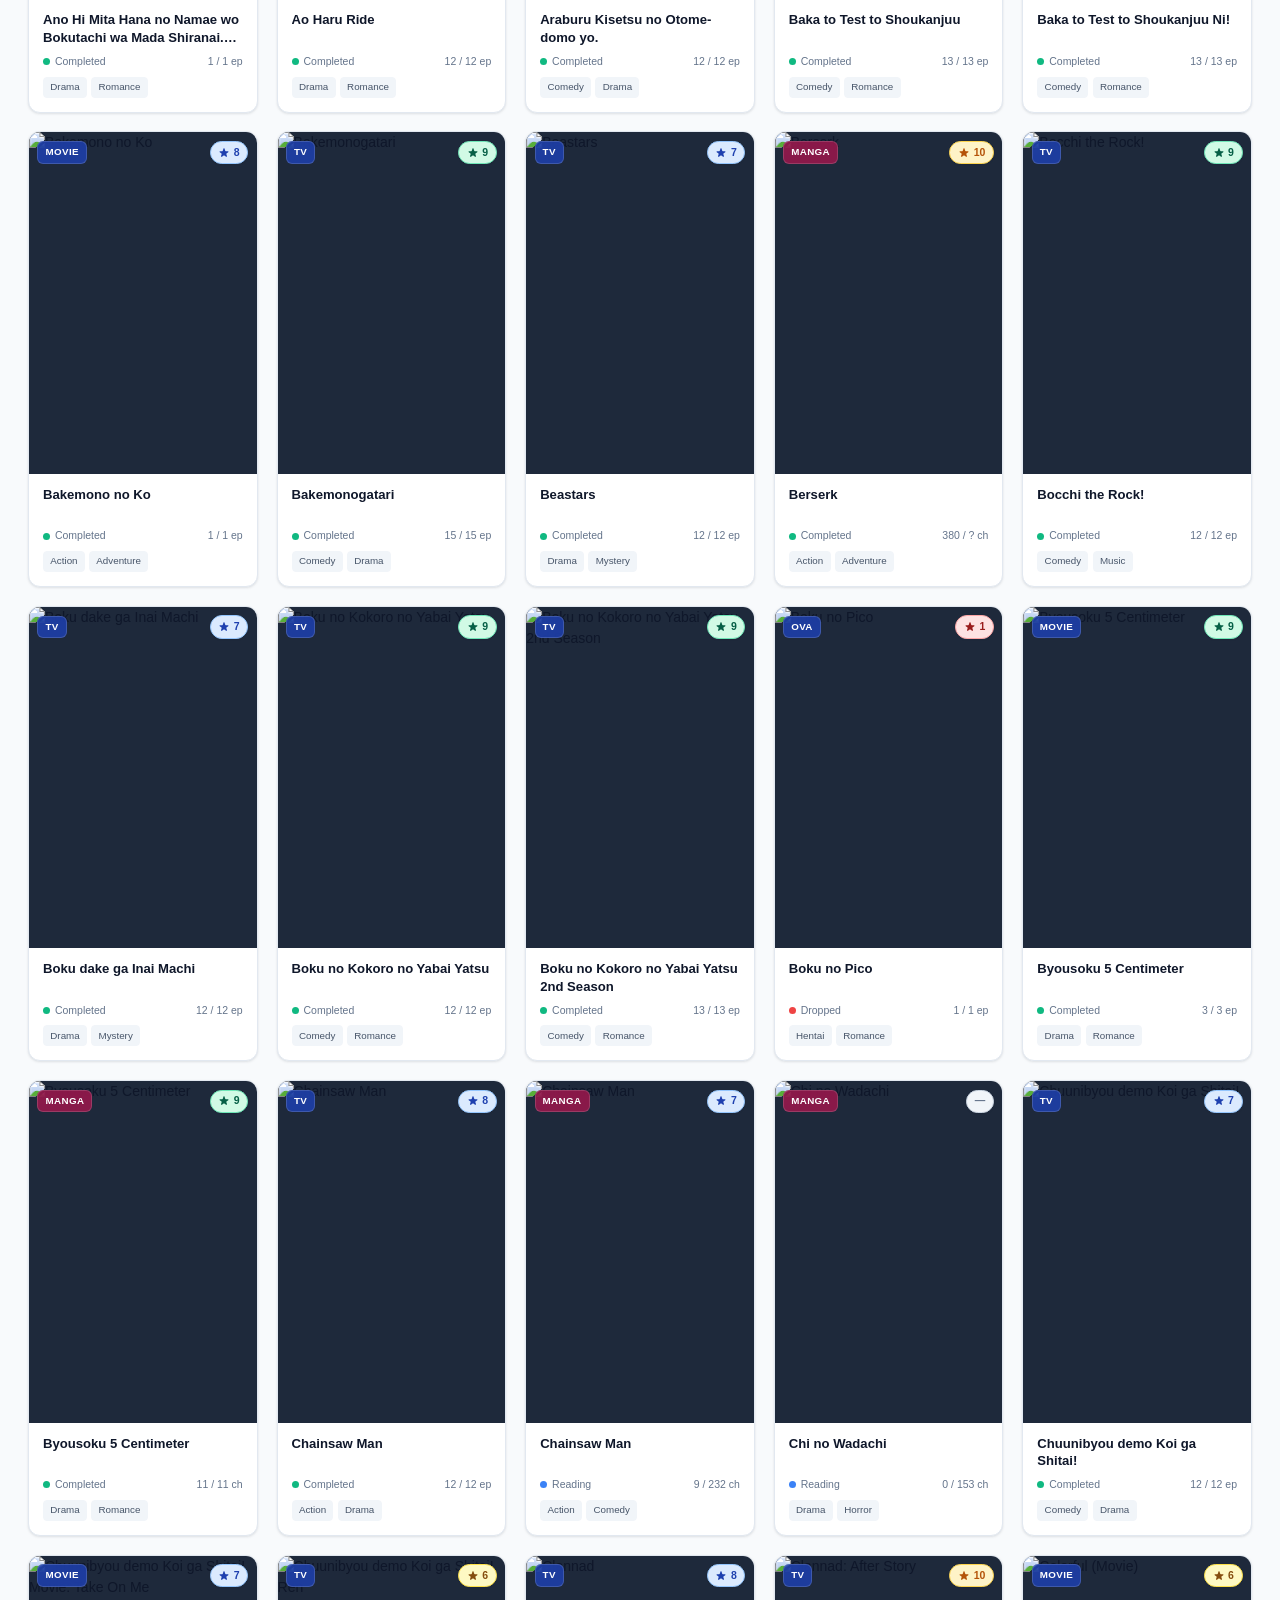
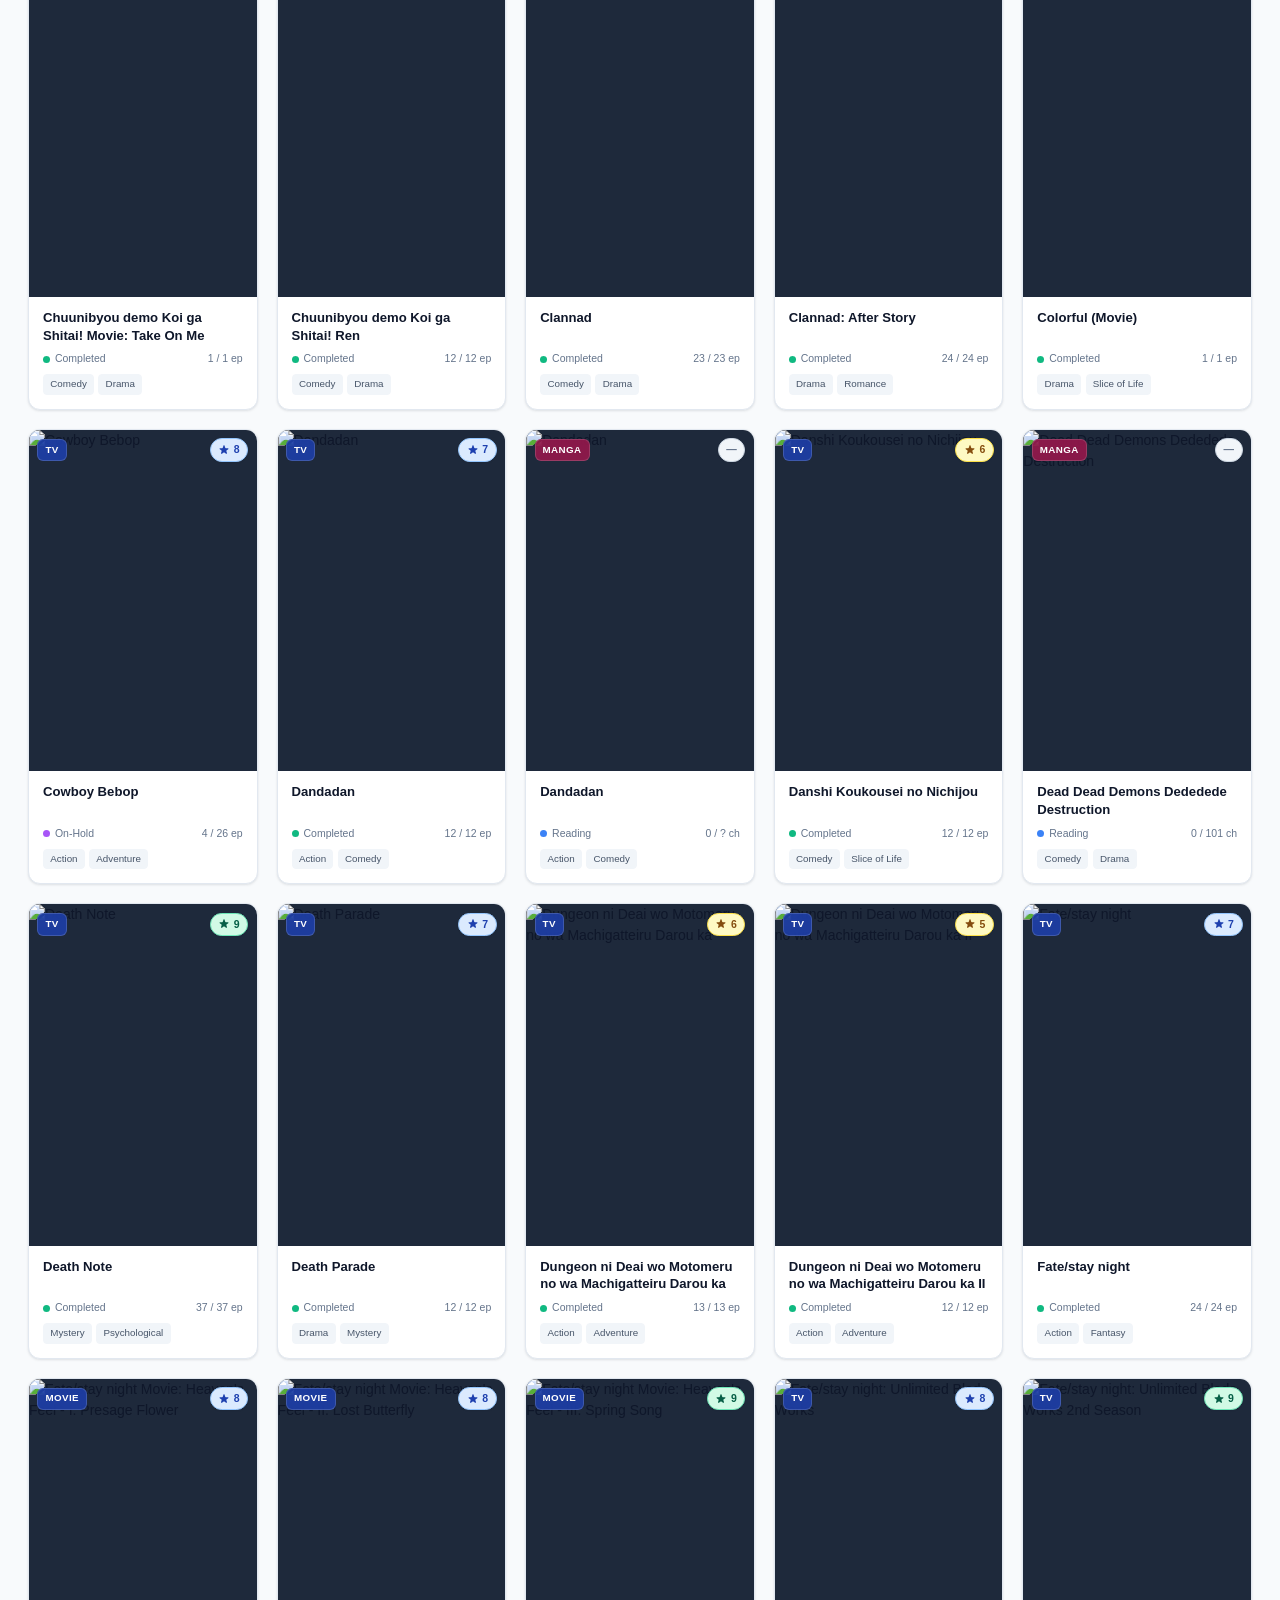
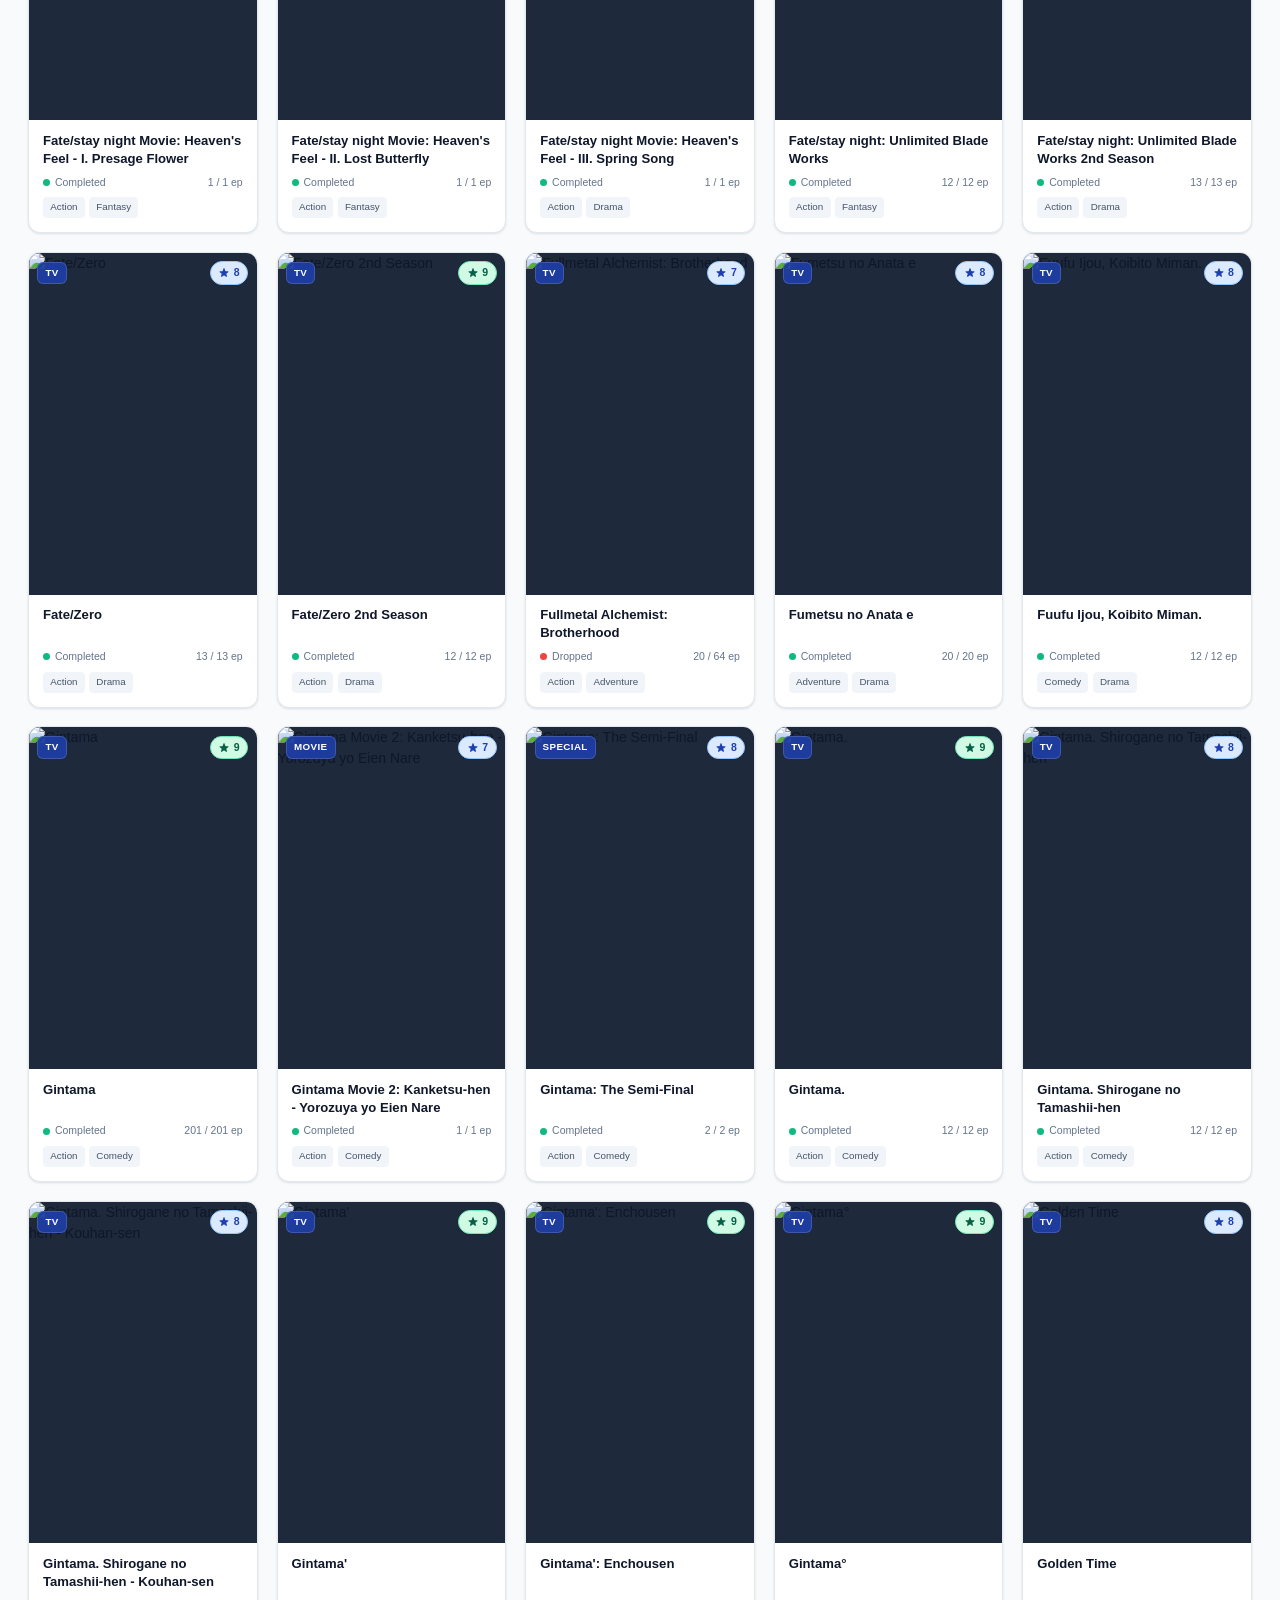
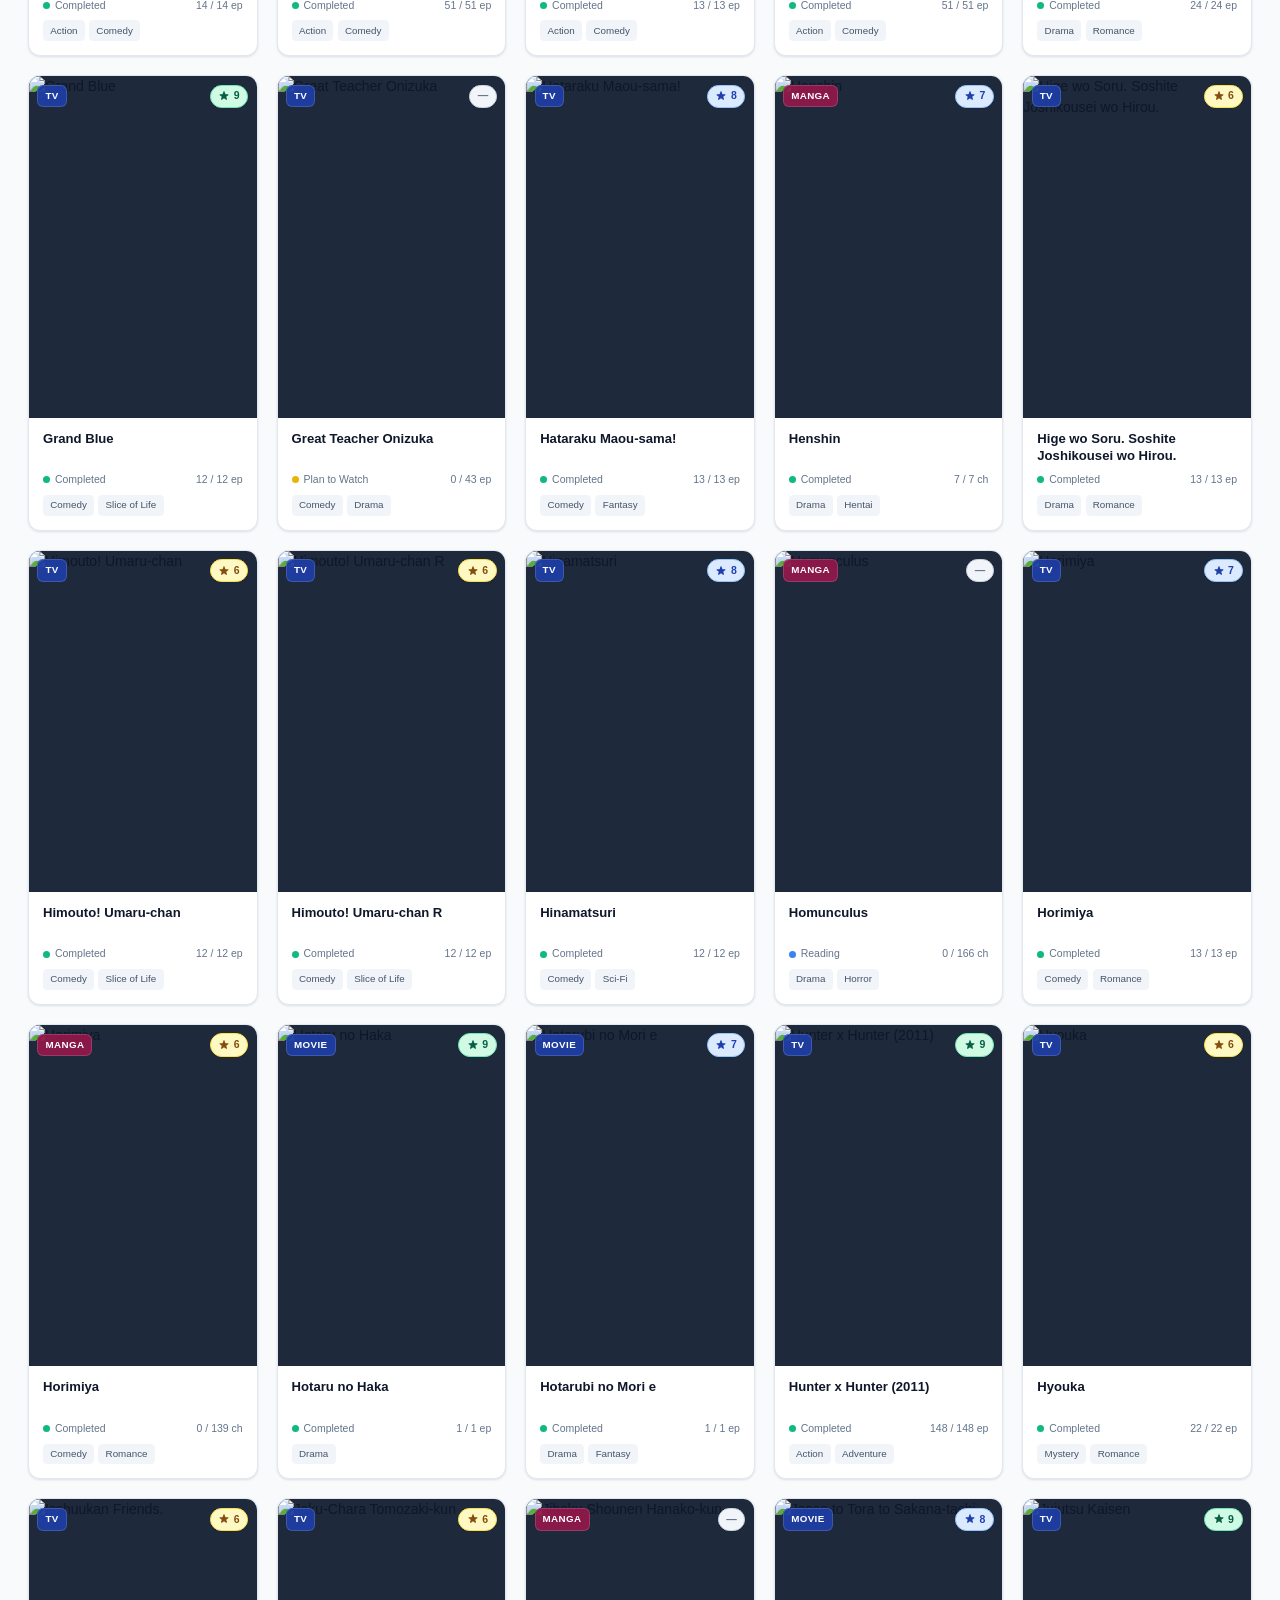
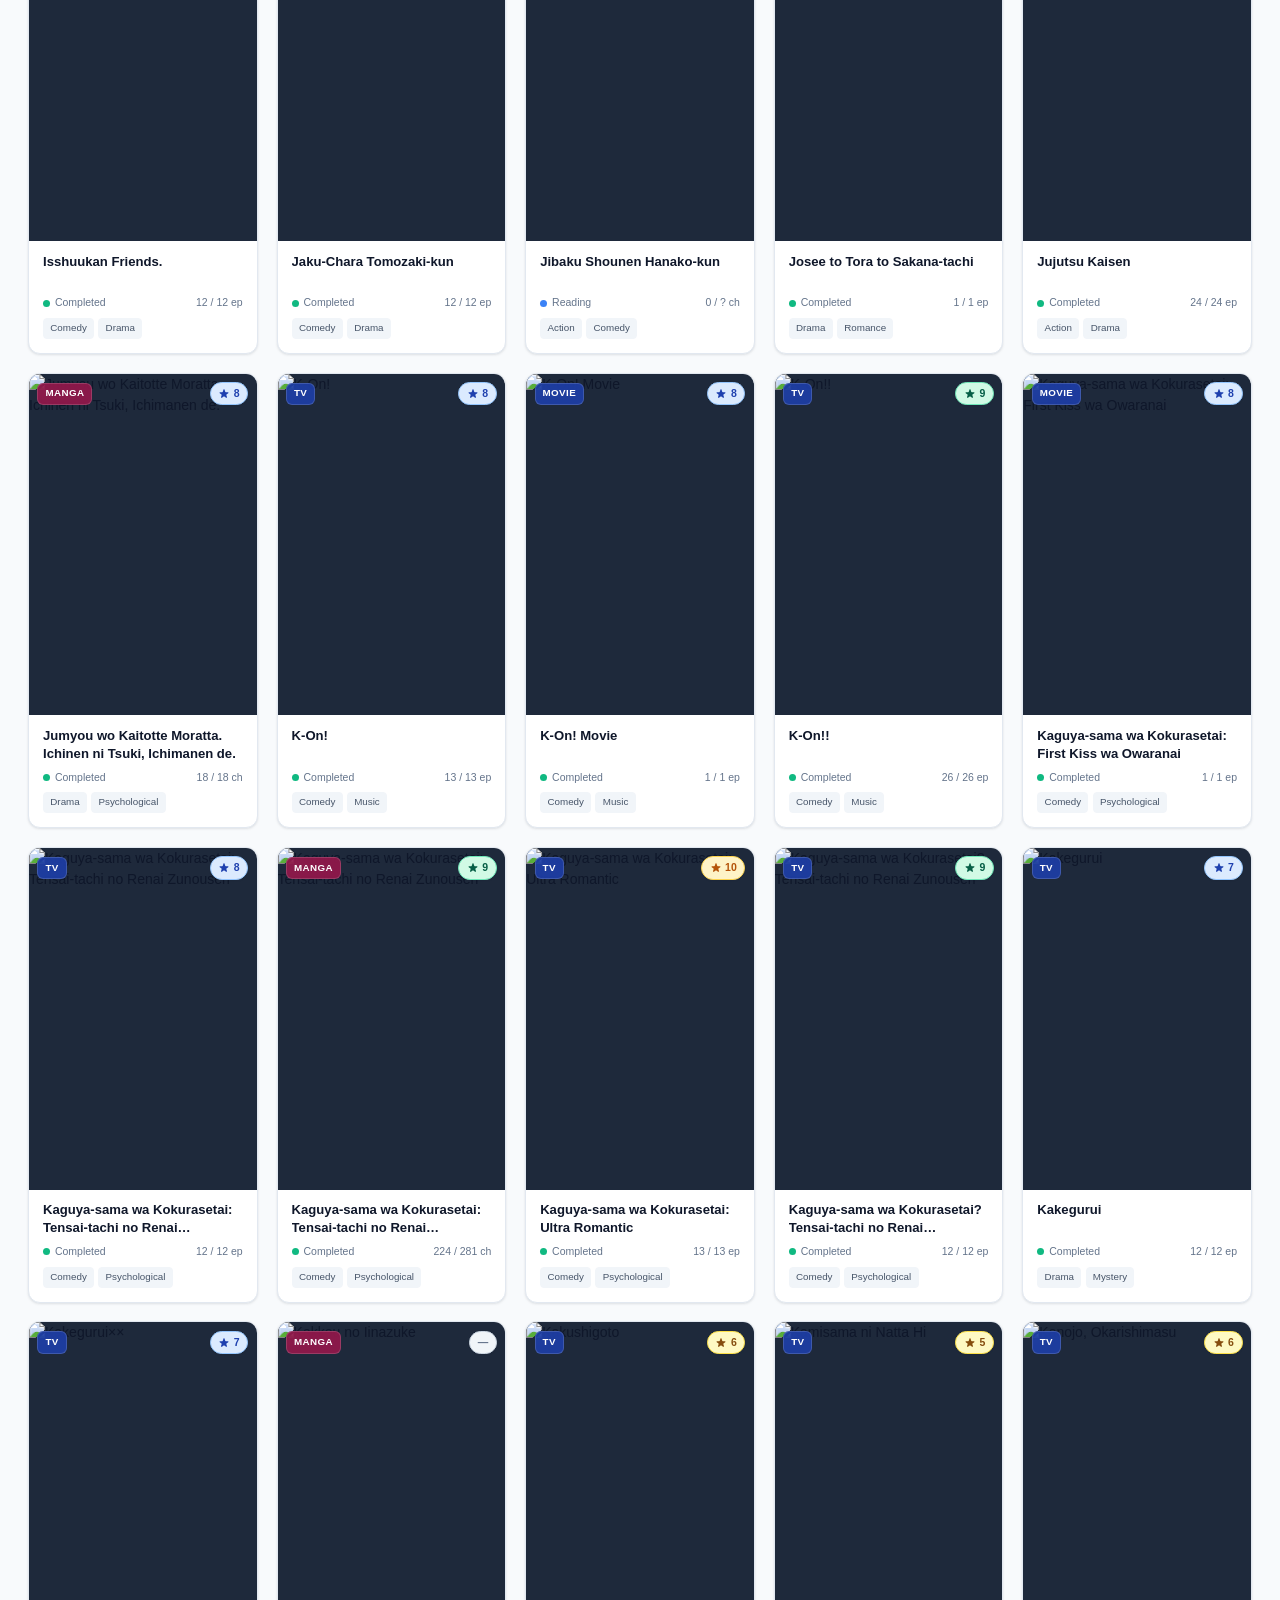
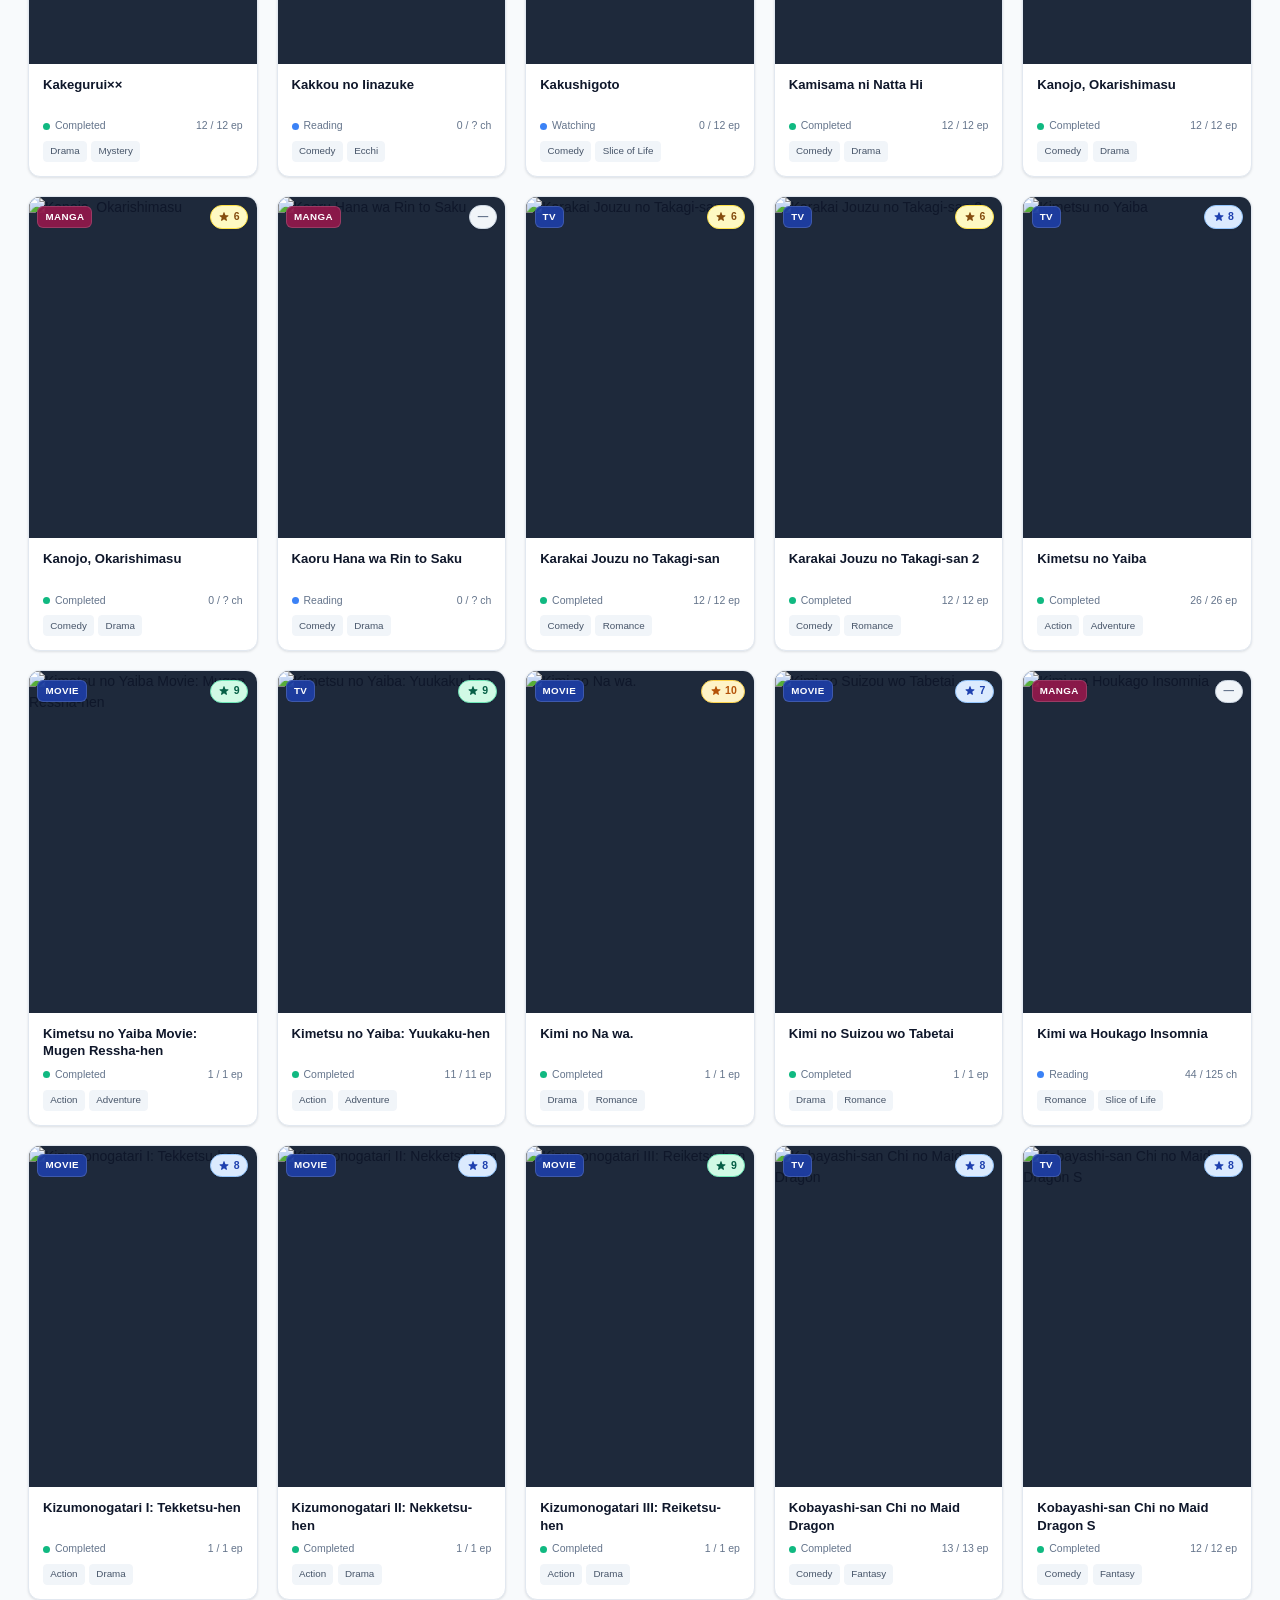
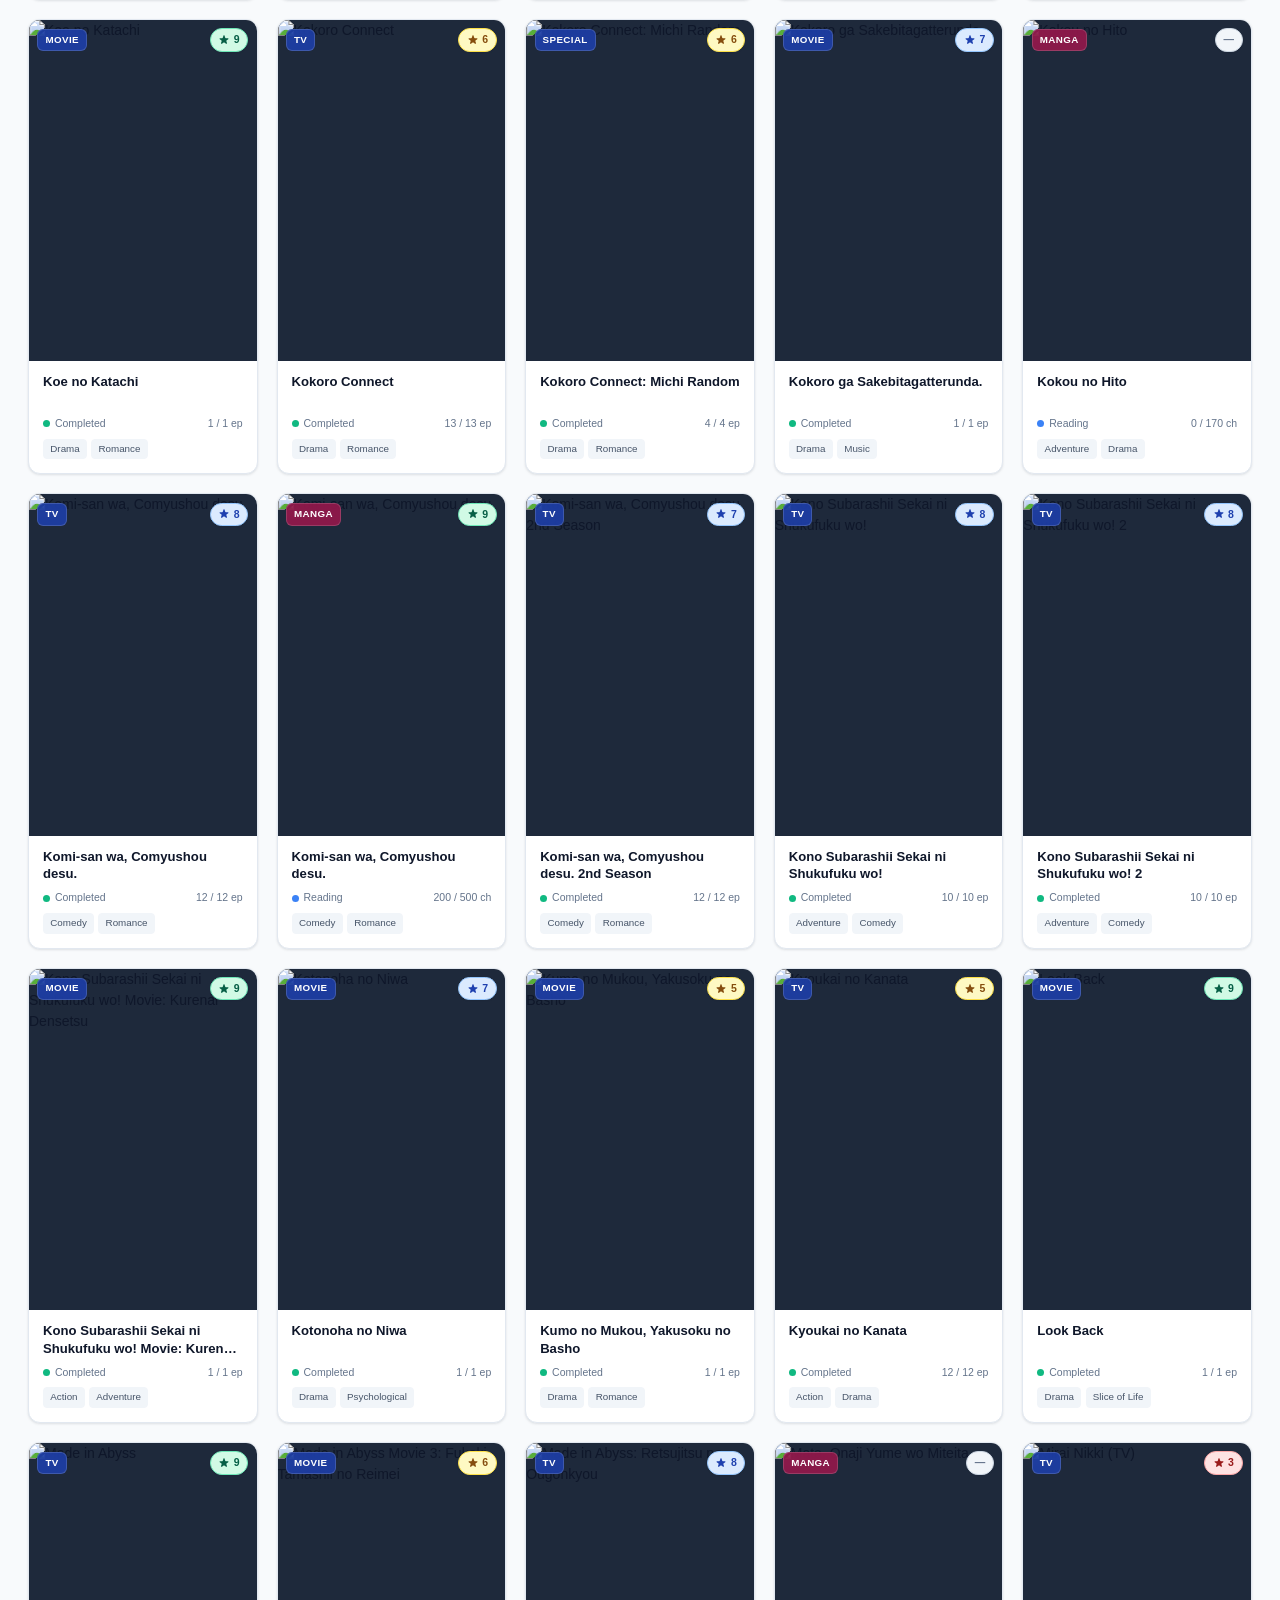
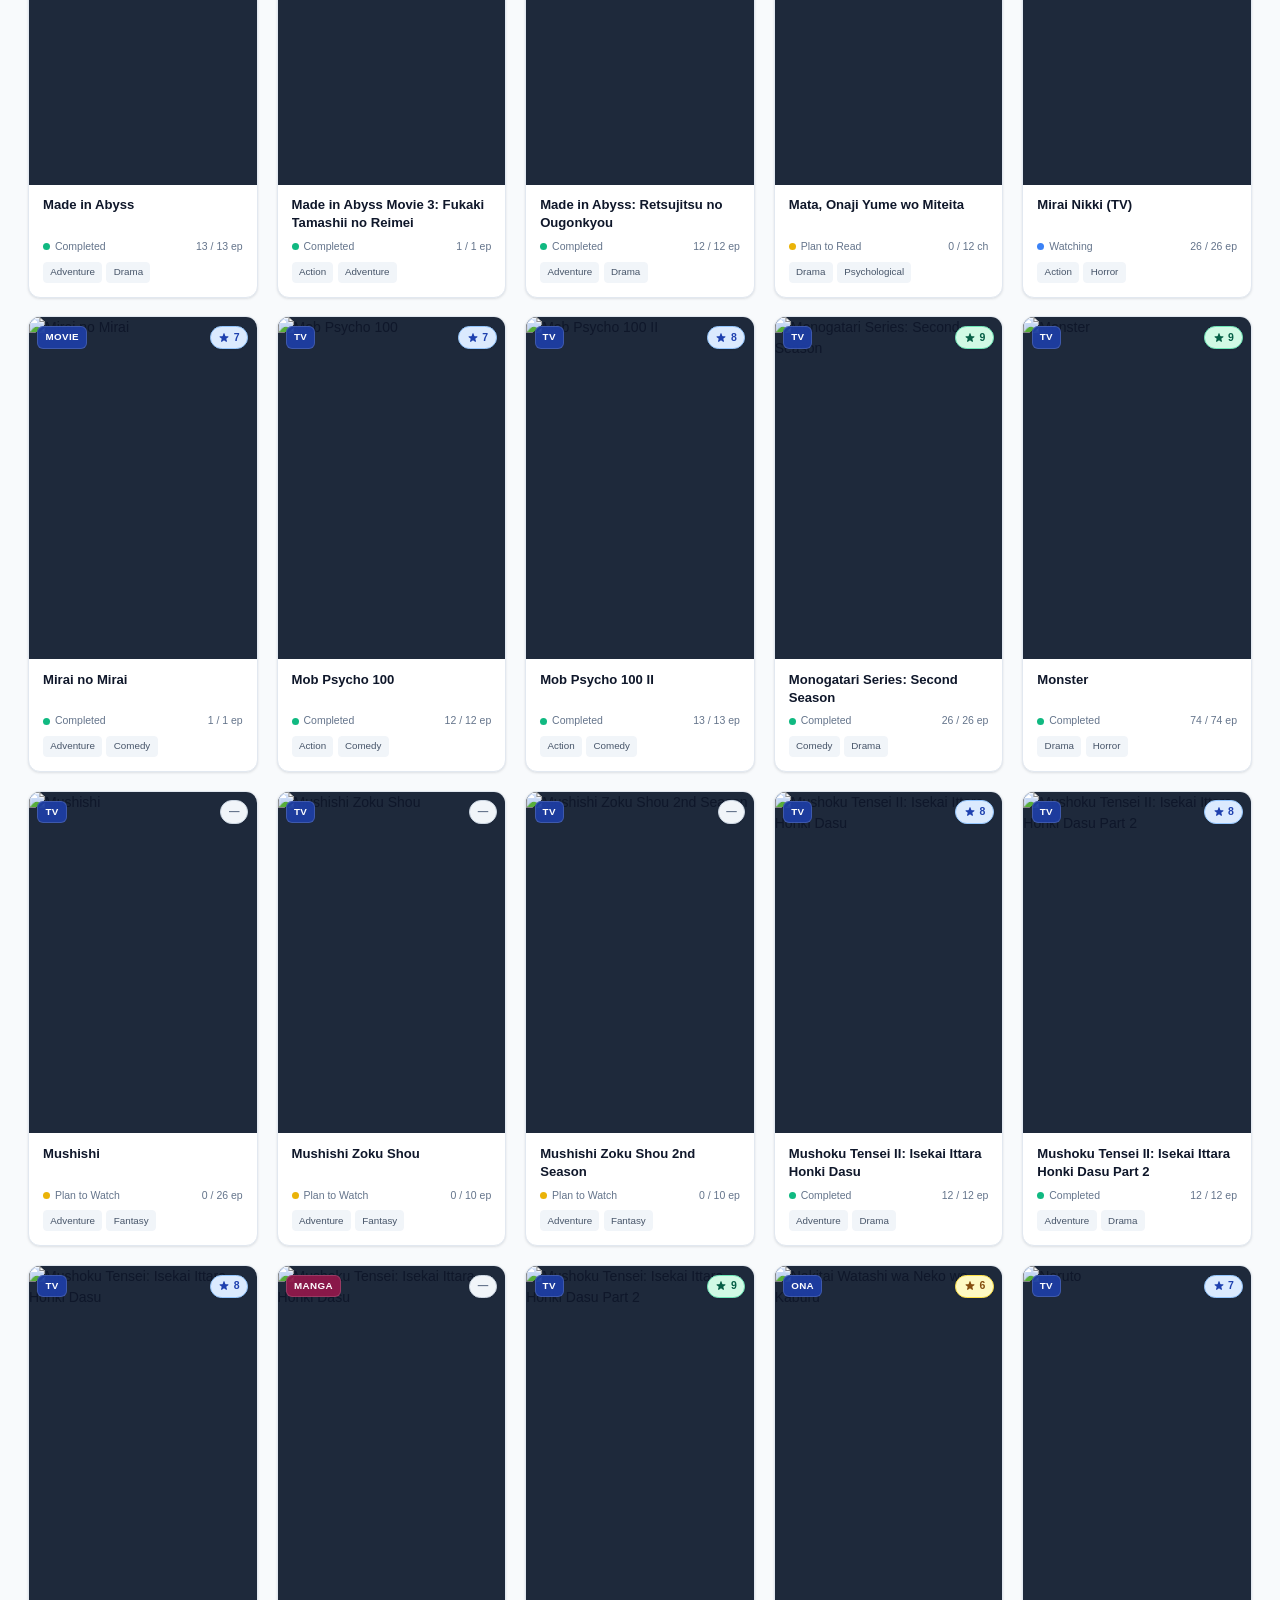
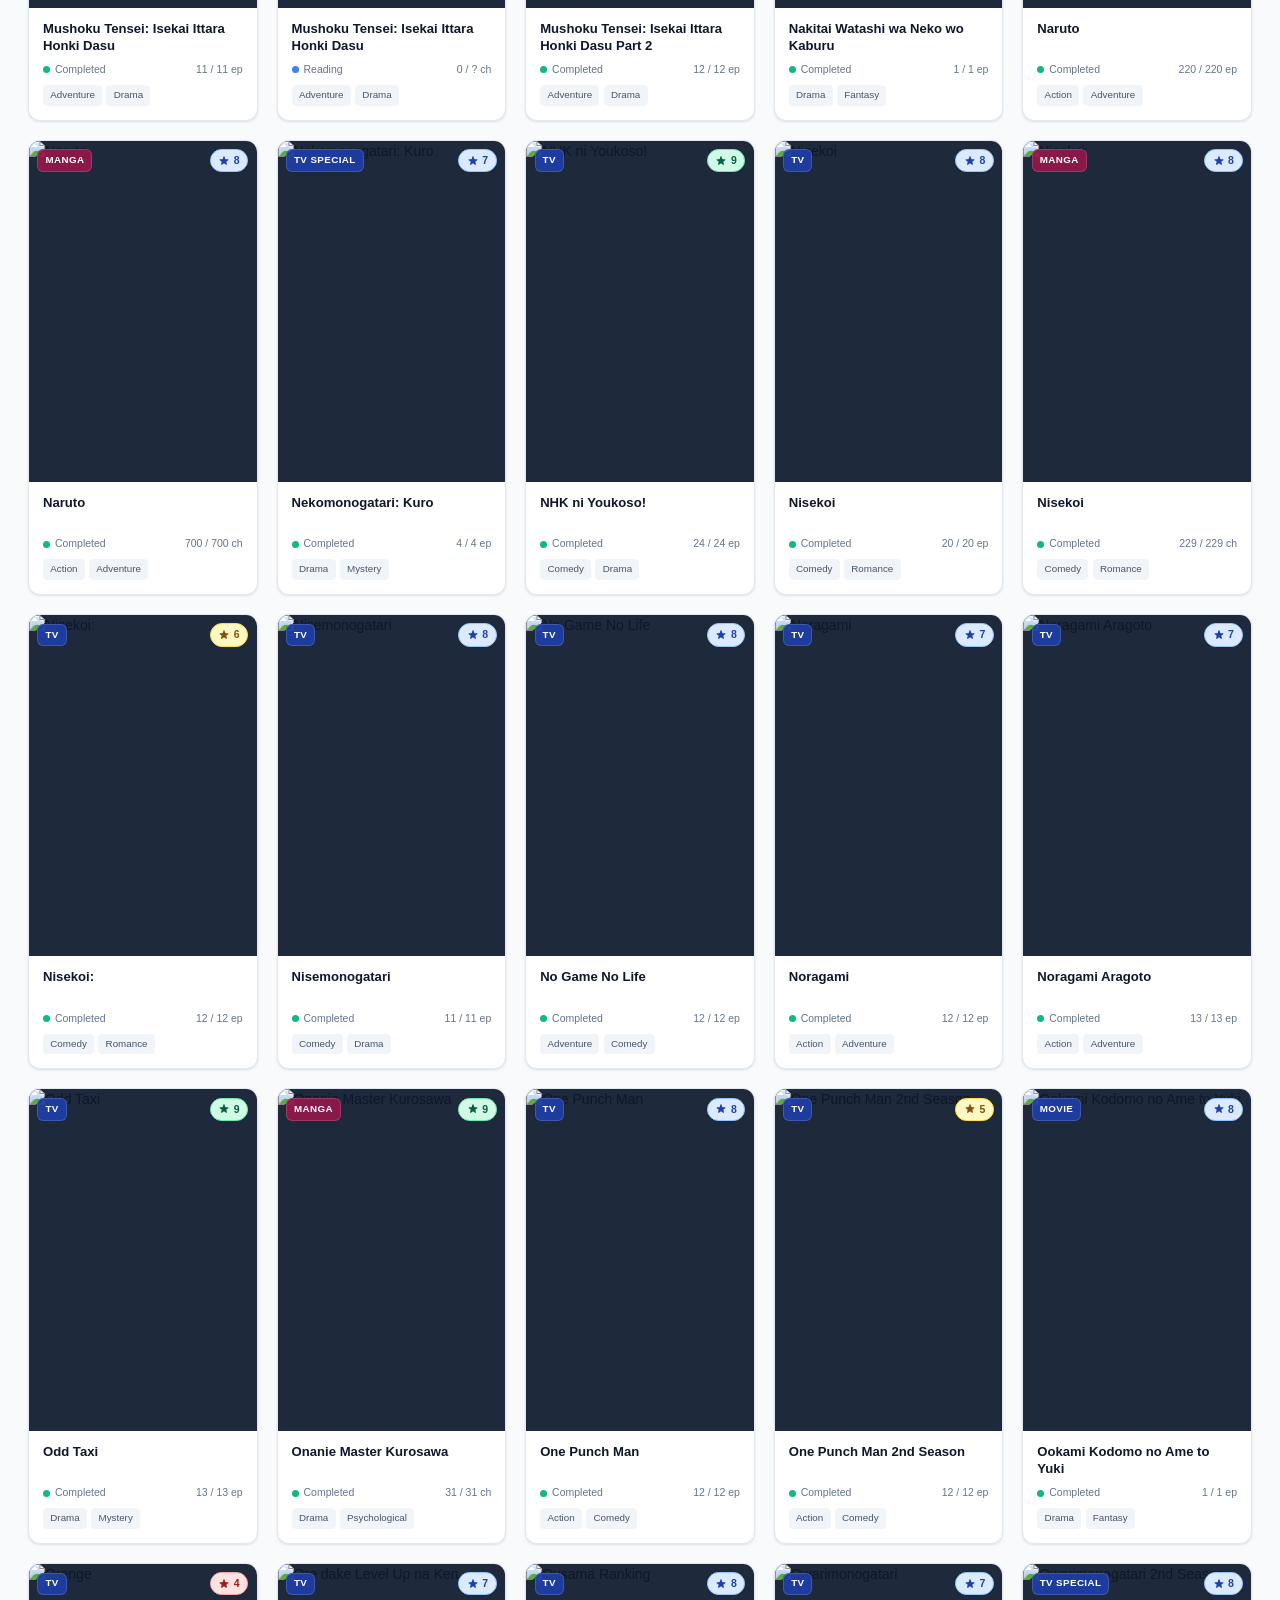
==== commit 937cb700: "fix: add no-referrer meta tag for external CDN poster images" ====
--- a/index.html
+++ b/index.html
@@ -6,6 +6,7 @@
   <meta http-equiv="X-UA-Compatible" content="ie=edge" />
   <title>Animanga Showcase | Hazza's Anime &amp; Manga Catalog</title>
   <meta name="description" content="Modern, interactive Notion and Airtable style anime and manga showcase with instant search, multi-faceted filtering, and detailed metadata." />
+  <meta name="referrer" content="no-referrer" />
   <link rel="stylesheet" href="styles.css" />
 </head>
 <body>
